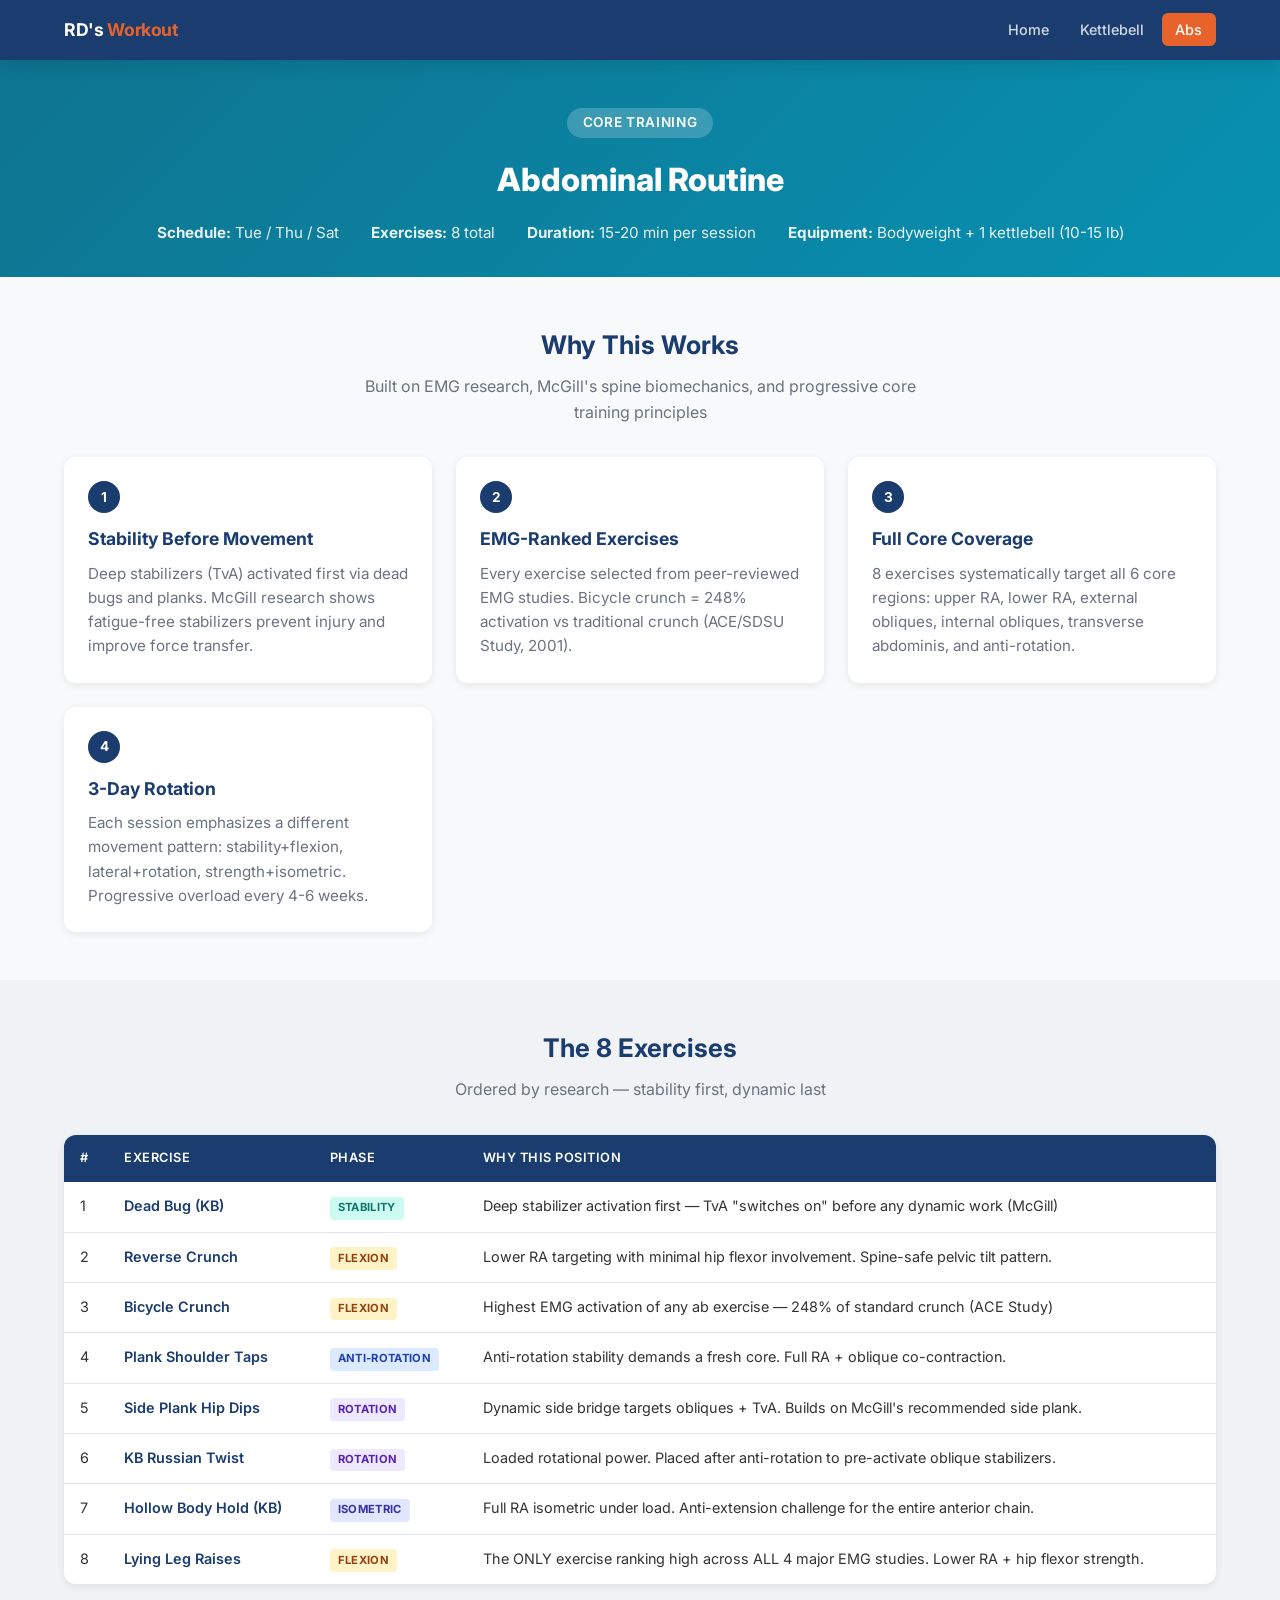
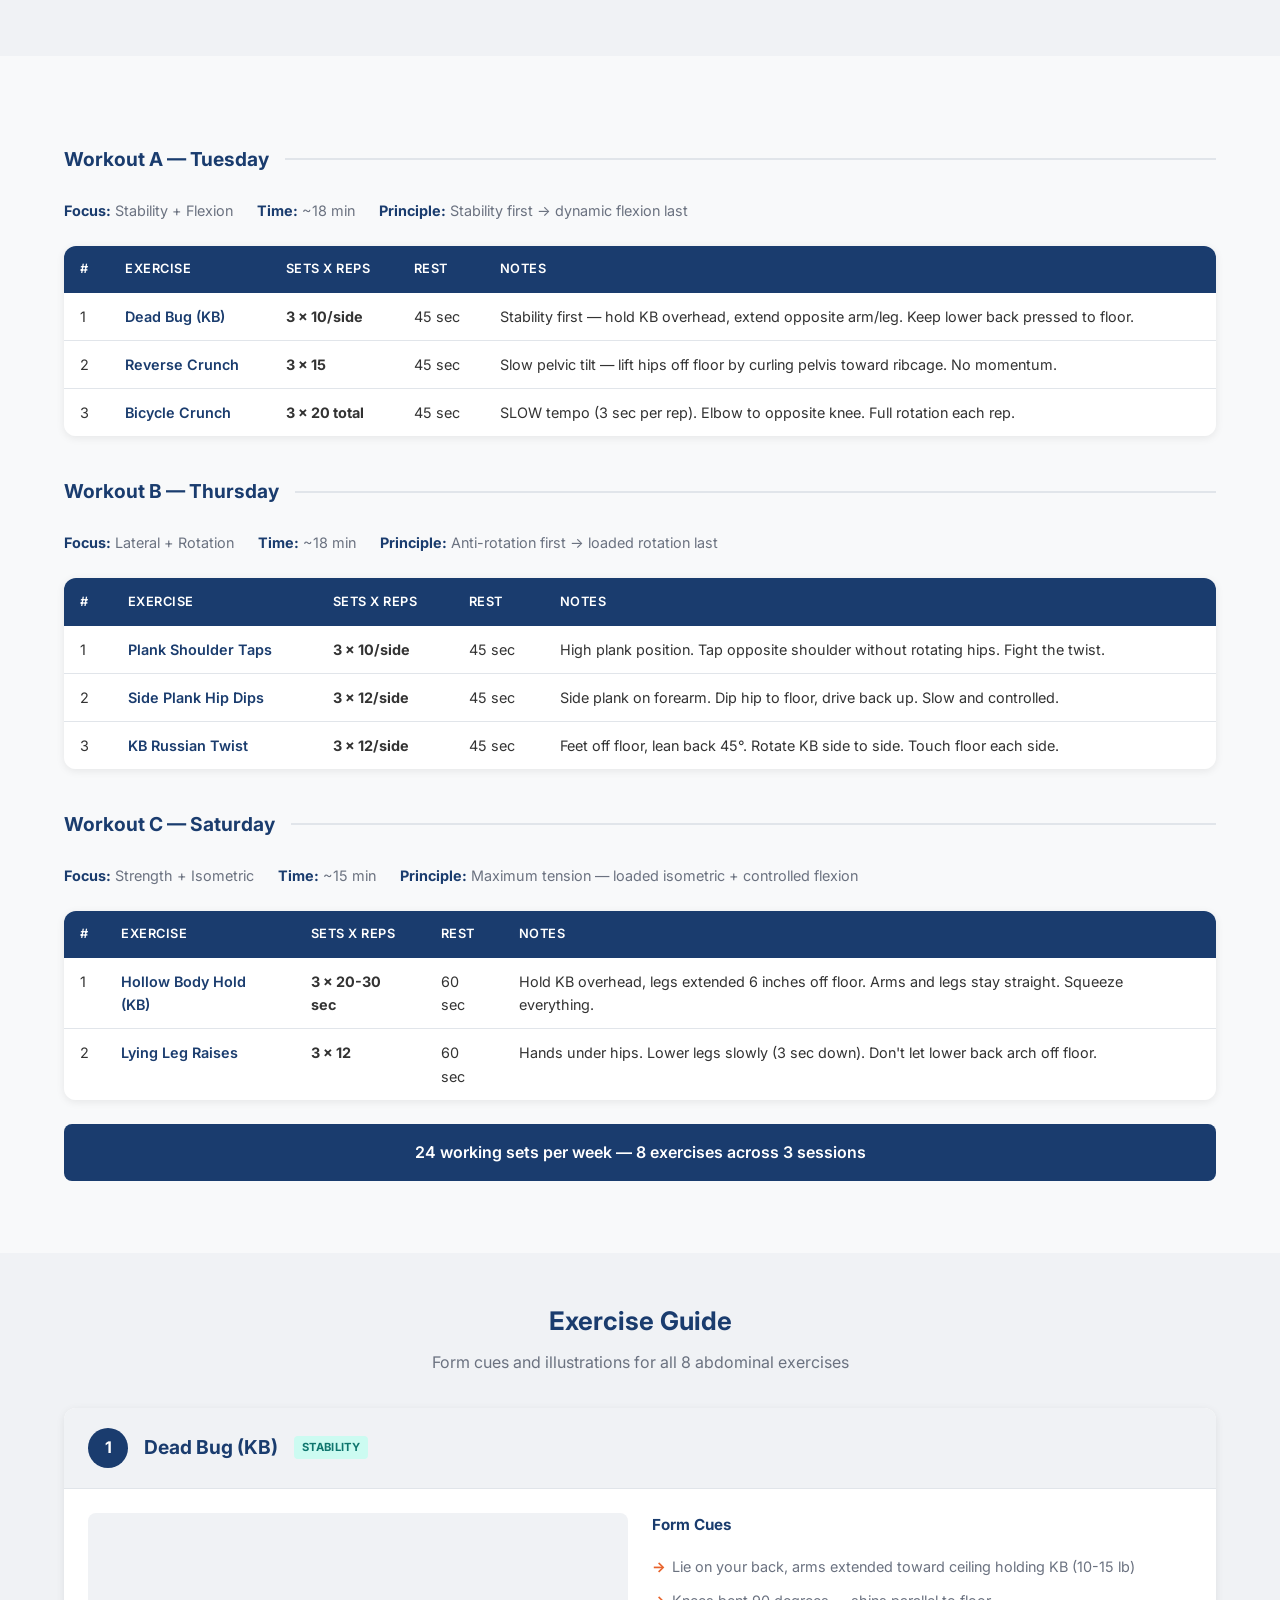
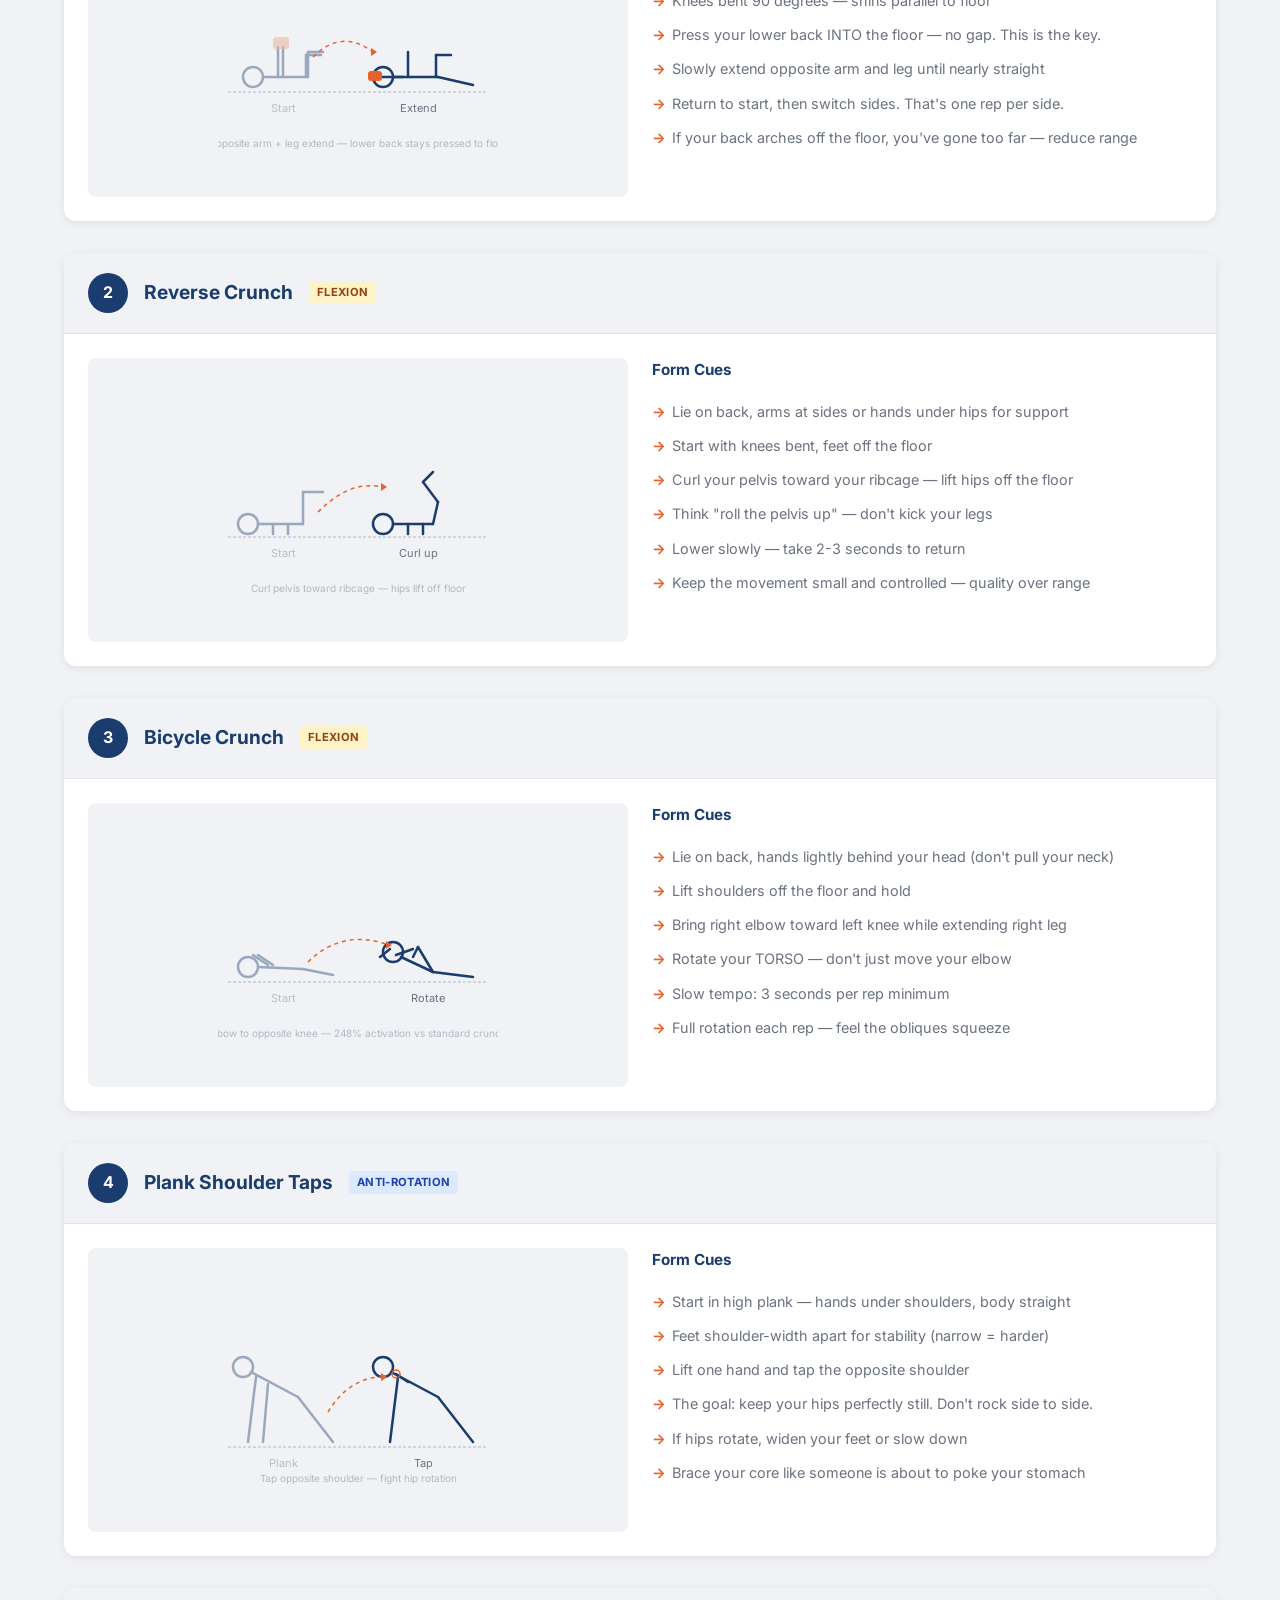
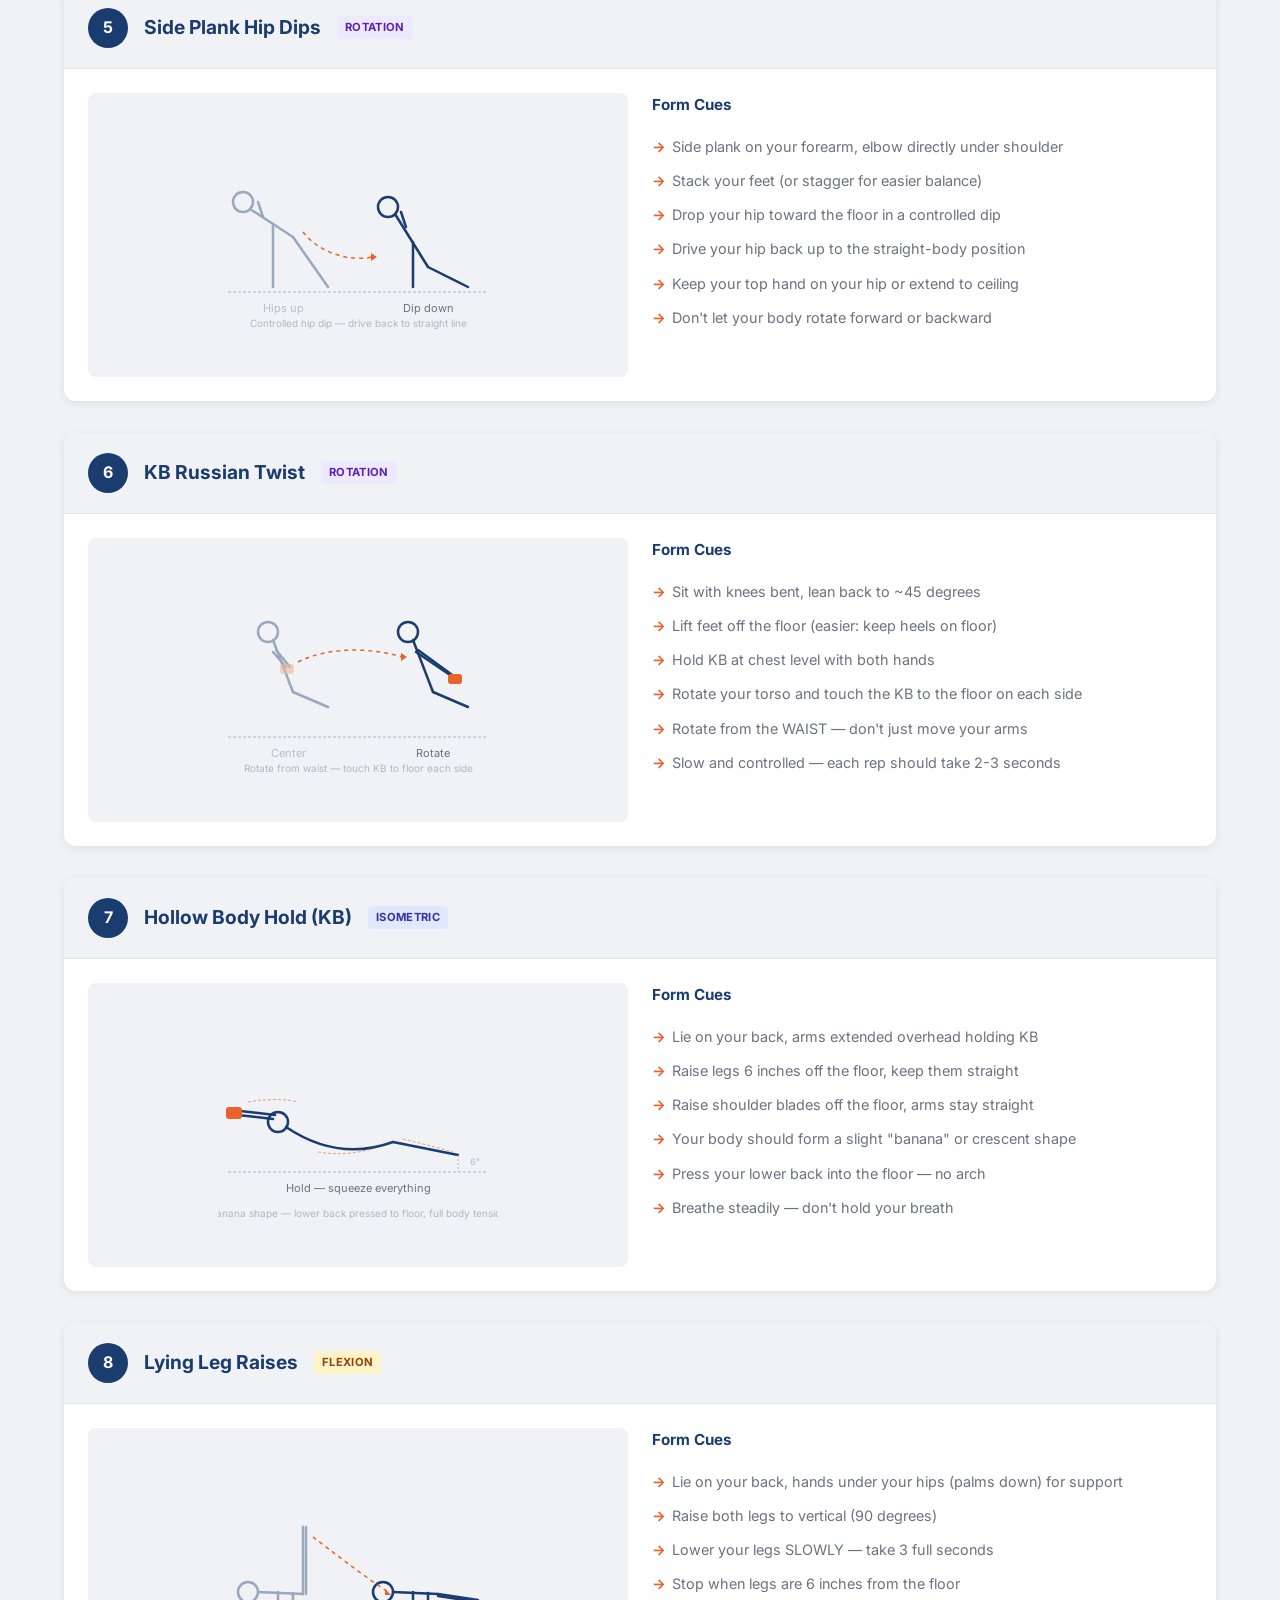
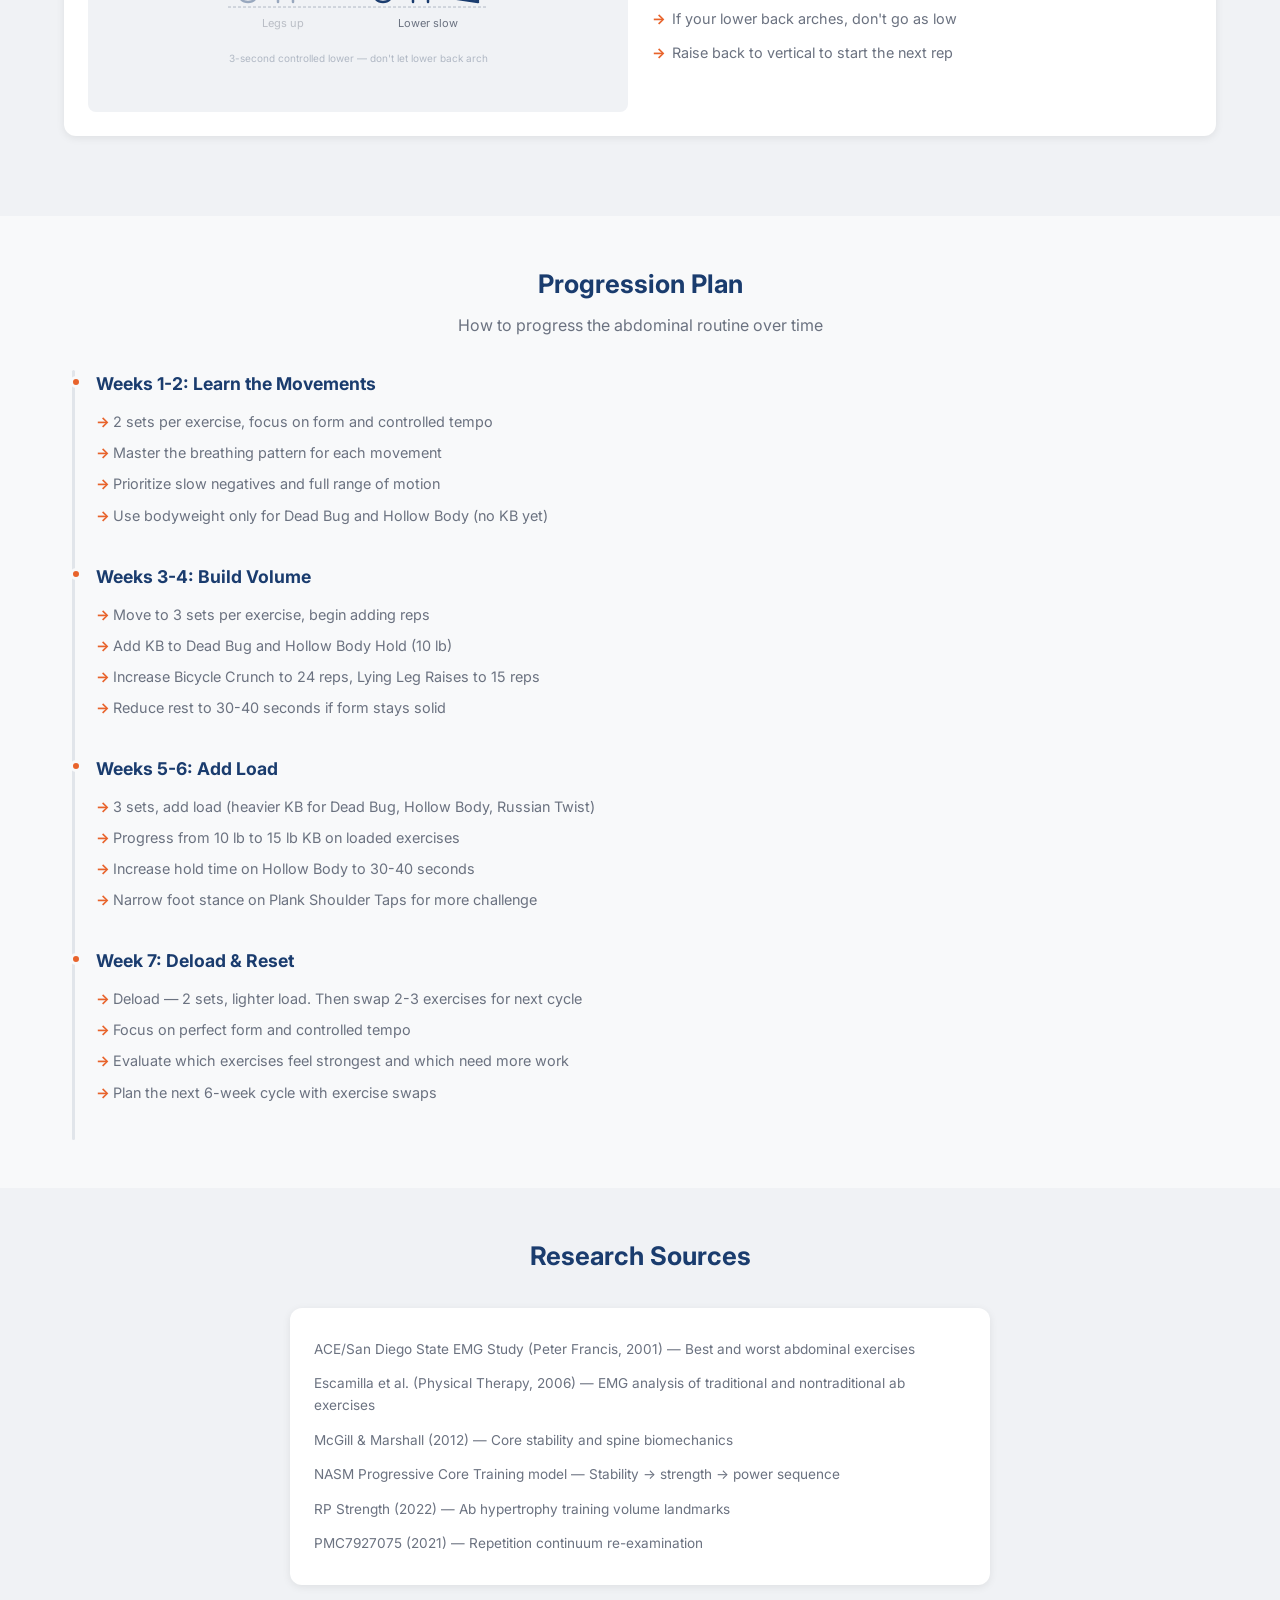
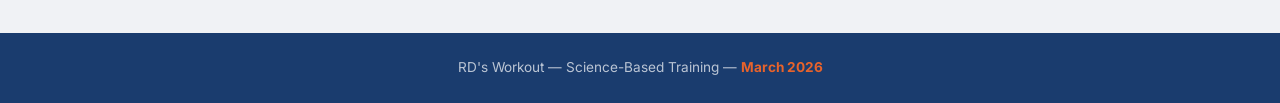
==== abs.html @ bc7a0459 "Simplify nav to 3 tabs with KB subnav Main nav: Home | Kettlebell | Abs (3 items only) KB sub-pages " ====
<!DOCTYPE html>
<html lang="en">
<head>
  <meta charset="UTF-8">
  <meta name="viewport" content="width=device-width, initial-scale=1.0">
  <title>Ab Routine | RD's Workout</title>
  <link rel="preconnect" href="https://fonts.googleapis.com">
  <link href="https://fonts.googleapis.com/css2?family=Inter:wght@400;500;600;700;800&display=swap" rel="stylesheet">
  <link rel="stylesheet" href="css/style.css">
  <style>
    /* SVG exercise illustrations */
    .exercise-illust {
      background: var(--gray-50);
      border-radius: var(--radius);
      padding: 1.5rem;
      display: flex;
      flex-direction: column;
      align-items: center;
      justify-content: center;
      min-height: 200px;
    }
    .exercise-illust svg {
      max-width: 280px;
      height: auto;
      margin-bottom: 1rem;
    }
    .exercise-illust .illust-label {
      font-size: 0.75rem;
      color: var(--gray-600);
      text-align: center;
    }
  </style>
</head>
<body>

  <!-- Navigation -->
  <nav class="nav">
    <div class="nav-inner">
      <a href="index.html" class="nav-logo">RD's <span>Workout</span></a>
      <ul class="nav-links">
        <li><a href="index.html">Home</a></li>
        <li><a href="kettlebell.html">Kettlebell</a></li>
        <li><a href="abs.html" class="active">Abs</a></li>
      </ul>
      <button class="nav-toggle" aria-label="Toggle navigation" aria-expanded="false">
        <span></span><span></span><span></span>
      </button>
    </div>
  </nav>

  <main>
    <!-- Hero -->
    <section class="day-hero abs">
      <div class="container">
        <div class="day-tag">Core Training</div>
        <h1>Abdominal Routine</h1>
        <div class="day-info">
          <div class="day-info-item"><strong>Schedule:</strong> Tue / Thu / Sat</div>
          <div class="day-info-item"><strong>Exercises:</strong> 8 total</div>
          <div class="day-info-item"><strong>Duration:</strong> 15-20 min per session</div>
          <div class="day-info-item"><strong>Equipment:</strong> Bodyweight + 1 kettlebell (10-15 lb)</div>
        </div>
      </div>
    </section>

    <!-- Why This Works -->
    <section class="section">
      <div class="container">
        <div class="section-header">
          <h2>Why This Works</h2>
          <p>Built on EMG research, McGill's spine biomechanics, and progressive core training principles</p>
        </div>
        <div class="card-grid">
          <div class="card">
            <div class="card-number">1</div>
            <h3>Stability Before Movement</h3>
            <p>Deep stabilizers (TvA) activated first via dead bugs and planks. McGill research shows fatigue-free stabilizers prevent injury and improve force transfer.</p>
          </div>
          <div class="card">
            <div class="card-number">2</div>
            <h3>EMG-Ranked Exercises</h3>
            <p>Every exercise selected from peer-reviewed EMG studies. Bicycle crunch = 248% activation vs traditional crunch (ACE/SDSU Study, 2001).</p>
          </div>
          <div class="card">
            <div class="card-number">3</div>
            <h3>Full Core Coverage</h3>
            <p>8 exercises systematically target all 6 core regions: upper RA, lower RA, external obliques, internal obliques, transverse abdominis, and anti-rotation.</p>
          </div>
          <div class="card">
            <div class="card-number">4</div>
            <h3>3-Day Rotation</h3>
            <p>Each session emphasizes a different movement pattern: stability+flexion, lateral+rotation, strength+isometric. Progressive overload every 4-6 weeks.</p>
          </div>
        </div>
      </div>
    </section>

    <!-- The 8 Exercises -->
    <section class="section section-alt">
      <div class="container">
        <div class="section-header">
          <h2>The 8 Exercises</h2>
          <p>Ordered by research &mdash; stability first, dynamic last</p>
        </div>
        <div class="table-wrap">
          <table>
            <thead>
              <tr>
                <th>#</th>
                <th>Exercise</th>
                <th>Phase</th>
                <th>Why This Position</th>
              </tr>
            </thead>
            <tbody>
              <tr>
                <td>1</td>
                <td class="exercise-name">Dead Bug (KB)</td>
                <td><span class="phase-badge phase-stability">Stability</span></td>
                <td>Deep stabilizer activation first &mdash; TvA "switches on" before any dynamic work (McGill)</td>
              </tr>
              <tr>
                <td>2</td>
                <td class="exercise-name">Reverse Crunch</td>
                <td><span class="phase-badge phase-flexion">Flexion</span></td>
                <td>Lower RA targeting with minimal hip flexor involvement. Spine-safe pelvic tilt pattern.</td>
              </tr>
              <tr>
                <td>3</td>
                <td class="exercise-name">Bicycle Crunch</td>
                <td><span class="phase-badge phase-flexion">Flexion</span></td>
                <td>Highest EMG activation of any ab exercise &mdash; 248% of standard crunch (ACE Study)</td>
              </tr>
              <tr>
                <td>4</td>
                <td class="exercise-name">Plank Shoulder Taps</td>
                <td><span class="phase-badge phase-anti-rotation">Anti-Rotation</span></td>
                <td>Anti-rotation stability demands a fresh core. Full RA + oblique co-contraction.</td>
              </tr>
              <tr>
                <td>5</td>
                <td class="exercise-name">Side Plank Hip Dips</td>
                <td><span class="phase-badge phase-rotation">Rotation</span></td>
                <td>Dynamic side bridge targets obliques + TvA. Builds on McGill's recommended side plank.</td>
              </tr>
              <tr>
                <td>6</td>
                <td class="exercise-name">KB Russian Twist</td>
                <td><span class="phase-badge phase-rotation">Rotation</span></td>
                <td>Loaded rotational power. Placed after anti-rotation to pre-activate oblique stabilizers.</td>
              </tr>
              <tr>
                <td>7</td>
                <td class="exercise-name">Hollow Body Hold (KB)</td>
                <td><span class="phase-badge phase-isometric">Isometric</span></td>
                <td>Full RA isometric under load. Anti-extension challenge for the entire anterior chain.</td>
              </tr>
              <tr>
                <td>8</td>
                <td class="exercise-name">Lying Leg Raises</td>
                <td><span class="phase-badge phase-flexion">Flexion</span></td>
                <td>The ONLY exercise ranking high across ALL 4 major EMG studies. Lower RA + hip flexor strength.</td>
              </tr>
            </tbody>
          </table>
        </div>
      </div>
    </section>

    <!-- Workout A -->
    <section class="section">
      <div class="container">
        <div class="workout-divider"><h3>Workout A &mdash; Tuesday</h3></div>
        <div class="workout-meta">
          <div><strong>Focus:</strong> Stability + Flexion</div>
          <div><strong>Time:</strong> ~18 min</div>
          <div><strong>Principle:</strong> Stability first &rarr; dynamic flexion last</div>
        </div>
        <div class="table-wrap">
          <table>
            <thead>
              <tr>
                <th>#</th>
                <th>Exercise</th>
                <th>Sets x Reps</th>
                <th>Rest</th>
                <th>Notes</th>
              </tr>
            </thead>
            <tbody>
              <tr>
                <td>1</td>
                <td class="exercise-name">Dead Bug (KB)</td>
                <td><strong>3 x 10/side</strong></td>
                <td>45 sec</td>
                <td>Stability first &mdash; hold KB overhead, extend opposite arm/leg. Keep lower back pressed to floor.</td>
              </tr>
              <tr>
                <td>2</td>
                <td class="exercise-name">Reverse Crunch</td>
                <td><strong>3 x 15</strong></td>
                <td>45 sec</td>
                <td>Slow pelvic tilt &mdash; lift hips off floor by curling pelvis toward ribcage. No momentum.</td>
              </tr>
              <tr>
                <td>3</td>
                <td class="exercise-name">Bicycle Crunch</td>
                <td><strong>3 x 20 total</strong></td>
                <td>45 sec</td>
                <td>SLOW tempo (3 sec per rep). Elbow to opposite knee. Full rotation each rep.</td>
              </tr>
            </tbody>
          </table>
        </div>

        <!-- Workout B -->
        <div class="workout-divider"><h3>Workout B &mdash; Thursday</h3></div>
        <div class="workout-meta">
          <div><strong>Focus:</strong> Lateral + Rotation</div>
          <div><strong>Time:</strong> ~18 min</div>
          <div><strong>Principle:</strong> Anti-rotation first &rarr; loaded rotation last</div>
        </div>
        <div class="table-wrap">
          <table>
            <thead>
              <tr>
                <th>#</th>
                <th>Exercise</th>
                <th>Sets x Reps</th>
                <th>Rest</th>
                <th>Notes</th>
              </tr>
            </thead>
            <tbody>
              <tr>
                <td>1</td>
                <td class="exercise-name">Plank Shoulder Taps</td>
                <td><strong>3 x 10/side</strong></td>
                <td>45 sec</td>
                <td>High plank position. Tap opposite shoulder without rotating hips. Fight the twist.</td>
              </tr>
              <tr>
                <td>2</td>
                <td class="exercise-name">Side Plank Hip Dips</td>
                <td><strong>3 x 12/side</strong></td>
                <td>45 sec</td>
                <td>Side plank on forearm. Dip hip to floor, drive back up. Slow and controlled.</td>
              </tr>
              <tr>
                <td>3</td>
                <td class="exercise-name">KB Russian Twist</td>
                <td><strong>3 x 12/side</strong></td>
                <td>45 sec</td>
                <td>Feet off floor, lean back 45&deg;. Rotate KB side to side. Touch floor each side.</td>
              </tr>
            </tbody>
          </table>
        </div>

        <!-- Workout C -->
        <div class="workout-divider"><h3>Workout C &mdash; Saturday</h3></div>
        <div class="workout-meta">
          <div><strong>Focus:</strong> Strength + Isometric</div>
          <div><strong>Time:</strong> ~15 min</div>
          <div><strong>Principle:</strong> Maximum tension &mdash; loaded isometric + controlled flexion</div>
        </div>
        <div class="table-wrap">
          <table>
            <thead>
              <tr>
                <th>#</th>
                <th>Exercise</th>
                <th>Sets x Reps</th>
                <th>Rest</th>
                <th>Notes</th>
              </tr>
            </thead>
            <tbody>
              <tr>
                <td>1</td>
                <td class="exercise-name">Hollow Body Hold (KB)</td>
                <td><strong>3 x 20-30 sec</strong></td>
                <td>60 sec</td>
                <td>Hold KB overhead, legs extended 6 inches off floor. Arms and legs stay straight. Squeeze everything.</td>
              </tr>
              <tr>
                <td>2</td>
                <td class="exercise-name">Lying Leg Raises</td>
                <td><strong>3 x 12</strong></td>
                <td>60 sec</td>
                <td>Hands under hips. Lower legs slowly (3 sec down). Don't let lower back arch off floor.</td>
              </tr>
            </tbody>
          </table>
        </div>

        <div class="total-reps">24 working sets per week &mdash; 8 exercises across 3 sessions</div>
      </div>
    </section>

    <!-- Exercise Cards -->
    <section class="section section-alt">
      <div class="container">
        <div class="section-header">
          <h2>Exercise Guide</h2>
          <p>Form cues and illustrations for all 8 abdominal exercises</p>
        </div>

        <!-- 1. Dead Bug -->
        <div class="exercise-card" id="dead-bug">
          <div class="exercise-card-header">
            <div class="exercise-card-num">1</div>
            <h3>Dead Bug (KB)</h3>
            <span class="phase-badge phase-stability">Stability</span>
          </div>
          <div class="exercise-card-body">
            <div class="exercise-illust">
              <svg viewBox="0 0 280 220" xmlns="http://www.w3.org/2000/svg">
                <!-- Floor line -->
                <line x1="10" y1="155" x2="270" y2="155" stroke="#b0b8c4" stroke-width="1" stroke-dasharray="3 2"/>
                <!-- Start: lying on back, knees bent 90, arms up holding KB -->
                <g opacity="0.4">
                  <!-- Head -->
                  <circle cx="35" cy="140" r="10" fill="none" stroke="#1a3c6e" stroke-width="2.5"/>
                  <!-- Torso (horizontal) -->
                  <line x1="45" y1="140" x2="90" y2="140" stroke="#1a3c6e" stroke-width="2.5" stroke-linecap="round"/>
                  <!-- Left leg: thigh up, shin forward (90 deg knee) -->
                  <line x1="90" y1="140" x2="90" y2="115" stroke="#1a3c6e" stroke-width="2.5" stroke-linecap="round"/>
                  <line x1="90" y1="115" x2="105" y2="115" stroke="#1a3c6e" stroke-width="2.5" stroke-linecap="round"/>
                  <!-- Right leg: same -->
                  <line x1="88" y1="140" x2="88" y2="118" stroke="#1a3c6e" stroke-width="2.5" stroke-linecap="round"/>
                  <line x1="88" y1="118" x2="103" y2="118" stroke="#1a3c6e" stroke-width="2.5" stroke-linecap="round"/>
                  <!-- Arms straight up holding KB -->
                  <line x1="60" y1="140" x2="60" y2="110" stroke="#1a3c6e" stroke-width="2.5" stroke-linecap="round"/>
                  <line x1="65" y1="140" x2="65" y2="110" stroke="#1a3c6e" stroke-width="2.5" stroke-linecap="round"/>
                  <rect x="55" y="100" width="16" height="12" rx="3" fill="#e8632b" opacity="0.6"/>
                  <text x="65" y="175" text-anchor="middle" font-size="11" fill="#6b7280">Start</text>
                </g>
                <!-- End: opposite arm/leg extended -->
                <g>
                  <!-- Head -->
                  <circle cx="165" cy="140" r="10" fill="none" stroke="#1a3c6e" stroke-width="2.5"/>
                  <!-- Torso (horizontal) -->
                  <line x1="175" y1="140" x2="220" y2="140" stroke="#1a3c6e" stroke-width="2.5" stroke-linecap="round"/>
                  <!-- Left leg: extended straight (lowered) -->
                  <line x1="220" y1="140" x2="255" y2="148" stroke="#1a3c6e" stroke-width="2.5" stroke-linecap="round"/>
                  <!-- Right leg: still bent 90 -->
                  <line x1="218" y1="140" x2="218" y2="118" stroke="#1a3c6e" stroke-width="2.5" stroke-linecap="round"/>
                  <line x1="218" y1="118" x2="233" y2="118" stroke="#1a3c6e" stroke-width="2.5" stroke-linecap="round"/>
                  <!-- Right arm: extended overhead with KB -->
                  <line x1="185" y1="140" x2="160" y2="140" stroke="#1a3c6e" stroke-width="2.5" stroke-linecap="round"/>
                  <!-- Left arm: still up -->
                  <line x1="190" y1="140" x2="190" y2="115" stroke="#1a3c6e" stroke-width="2.5" stroke-linecap="round"/>
                  <!-- KB in extended hand -->
                  <rect x="150" y="134" width="14" height="10" rx="3" fill="#e8632b"/>
                  <text x="200" y="175" text-anchor="middle" font-size="11" fill="#6b7280">Extend</text>
                </g>
                <!-- Movement arrow -->
                <path d="M 95 120 C 115 100 135 100 155 115" fill="none" stroke="#e8632b" stroke-width="1.5" stroke-dasharray="4"/>
                <polygon points="153,111 159,115 153,119" fill="#e8632b"/>
                <text x="140" y="210" text-anchor="middle" font-size="10" fill="#b0b8c4">Opposite arm + leg extend &mdash; lower back stays pressed to floor</text>
              </svg>
            </div>
            <div class="form-cues">
              <h4>Form Cues</h4>
              <ul>
                <li>Lie on your back, arms extended toward ceiling holding KB (10-15 lb)</li>
                <li>Knees bent 90 degrees &mdash; shins parallel to floor</li>
                <li>Press your lower back INTO the floor &mdash; no gap. This is the key.</li>
                <li>Slowly extend opposite arm and leg until nearly straight</li>
                <li>Return to start, then switch sides. That's one rep per side.</li>
                <li>If your back arches off the floor, you've gone too far &mdash; reduce range</li>
              </ul>
            </div>
          </div>
        </div>

        <!-- 2. Reverse Crunch -->
        <div class="exercise-card" id="reverse-crunch">
          <div class="exercise-card-header">
            <div class="exercise-card-num">2</div>
            <h3>Reverse Crunch</h3>
            <span class="phase-badge phase-flexion">Flexion</span>
          </div>
          <div class="exercise-card-body">
            <div class="exercise-illust">
              <svg viewBox="0 0 280 220" xmlns="http://www.w3.org/2000/svg">
                <!-- Floor line -->
                <line x1="10" y1="155" x2="270" y2="155" stroke="#b0b8c4" stroke-width="1" stroke-dasharray="3 2"/>
                <!-- Start: lying on back, legs up, knees bent 90 -->
                <g opacity="0.4">
                  <!-- Head -->
                  <circle cx="30" cy="142" r="10" fill="none" stroke="#1a3c6e" stroke-width="2.5"/>
                  <!-- Torso (horizontal on floor) -->
                  <line x1="40" y1="142" x2="85" y2="142" stroke="#1a3c6e" stroke-width="2.5" stroke-linecap="round"/>
                  <!-- Arms at sides -->
                  <line x1="55" y1="142" x2="55" y2="152" stroke="#1a3c6e" stroke-width="2.5" stroke-linecap="round"/>
                  <line x1="70" y1="142" x2="70" y2="152" stroke="#1a3c6e" stroke-width="2.5" stroke-linecap="round"/>
                  <!-- Thighs vertical -->
                  <line x1="85" y1="142" x2="85" y2="110" stroke="#1a3c6e" stroke-width="2.5" stroke-linecap="round"/>
                  <!-- Shins horizontal (bent 90) -->
                  <line x1="85" y1="110" x2="105" y2="110" stroke="#1a3c6e" stroke-width="2.5" stroke-linecap="round"/>
                  <text x="65" y="175" text-anchor="middle" font-size="11" fill="#6b7280">Start</text>
                </g>
                <!-- End: hips curled up, knees pulled toward chest -->
                <g>
                  <!-- Head -->
                  <circle cx="165" cy="142" r="10" fill="none" stroke="#1a3c6e" stroke-width="2.5"/>
                  <!-- Torso (on floor) -->
                  <line x1="175" y1="142" x2="215" y2="142" stroke="#1a3c6e" stroke-width="2.5" stroke-linecap="round"/>
                  <!-- Arms at sides -->
                  <line x1="190" y1="142" x2="190" y2="152" stroke="#1a3c6e" stroke-width="2.5" stroke-linecap="round"/>
                  <line x1="205" y1="142" x2="205" y2="152" stroke="#1a3c6e" stroke-width="2.5" stroke-linecap="round"/>
                  <!-- Hips lifted - thighs curled toward chest -->
                  <line x1="215" y1="142" x2="220" y2="120" stroke="#1a3c6e" stroke-width="2.5" stroke-linecap="round"/>
                  <line x1="220" y1="120" x2="205" y2="100" stroke="#1a3c6e" stroke-width="2.5" stroke-linecap="round"/>
                  <!-- Shins tucked -->
                  <line x1="205" y1="100" x2="215" y2="90" stroke="#1a3c6e" stroke-width="2.5" stroke-linecap="round"/>
                  <text x="200" y="175" text-anchor="middle" font-size="11" fill="#6b7280">Curl up</text>
                </g>
                <!-- Arrow from hips upward -->
                <path d="M 100 130 C 120 110 140 100 165 105" fill="none" stroke="#e8632b" stroke-width="1.5" stroke-dasharray="4"/>
                <polygon points="163,101 169,105 163,109" fill="#e8632b"/>
                <text x="140" y="210" text-anchor="middle" font-size="10" fill="#b0b8c4">Curl pelvis toward ribcage &mdash; hips lift off floor</text>
              </svg>
            </div>
            <div class="form-cues">
              <h4>Form Cues</h4>
              <ul>
                <li>Lie on back, arms at sides or hands under hips for support</li>
                <li>Start with knees bent, feet off the floor</li>
                <li>Curl your pelvis toward your ribcage &mdash; lift hips off the floor</li>
                <li>Think "roll the pelvis up" &mdash; don't kick your legs</li>
                <li>Lower slowly &mdash; take 2-3 seconds to return</li>
                <li>Keep the movement small and controlled &mdash; quality over range</li>
              </ul>
            </div>
          </div>
        </div>

        <!-- 3. Bicycle Crunch -->
        <div class="exercise-card" id="bicycle-crunch">
          <div class="exercise-card-header">
            <div class="exercise-card-num">3</div>
            <h3>Bicycle Crunch</h3>
            <span class="phase-badge phase-flexion">Flexion</span>
          </div>
          <div class="exercise-card-body">
            <div class="exercise-illust">
              <svg viewBox="0 0 280 220" xmlns="http://www.w3.org/2000/svg">
                <!-- Floor line -->
                <line x1="10" y1="155" x2="270" y2="155" stroke="#b0b8c4" stroke-width="1" stroke-dasharray="3 2"/>
                <!-- Start: lying flat -->
                <g opacity="0.4">
                  <!-- Head -->
                  <circle cx="30" cy="140" r="10" fill="none" stroke="#1a3c6e" stroke-width="2.5"/>
                  <!-- Torso flat -->
                  <line x1="40" y1="140" x2="85" y2="142" stroke="#1a3c6e" stroke-width="2.5" stroke-linecap="round"/>
                  <!-- Legs straight -->
                  <line x1="85" y1="142" x2="115" y2="148" stroke="#1a3c6e" stroke-width="2.5" stroke-linecap="round"/>
                  <!-- Arms behind head -->
                  <line x1="50" y1="138" x2="35" y2="128" stroke="#1a3c6e" stroke-width="2.5" stroke-linecap="round"/>
                  <line x1="55" y1="138" x2="40" y2="128" stroke="#1a3c6e" stroke-width="2.5" stroke-linecap="round"/>
                  <text x="65" y="175" text-anchor="middle" font-size="11" fill="#6b7280">Start</text>
                </g>
                <!-- End: torso rotated, right elbow to left knee, right leg extended -->
                <g>
                  <!-- Head (lifted and rotated) -->
                  <circle cx="175" cy="125" r="10" fill="none" stroke="#1a3c6e" stroke-width="2.5"/>
                  <!-- Torso (angled up, rotated) -->
                  <line x1="183" y1="130" x2="215" y2="145" stroke="#1a3c6e" stroke-width="2.5" stroke-linecap="round"/>
                  <!-- Left leg: knee bent toward chest -->
                  <line x1="215" y1="145" x2="200" y2="120" stroke="#1a3c6e" stroke-width="2.5" stroke-linecap="round"/>
                  <line x1="200" y1="120" x2="195" y2="130" stroke="#1a3c6e" stroke-width="2.5" stroke-linecap="round"/>
                  <!-- Right leg: extended out -->
                  <line x1="215" y1="145" x2="255" y2="150" stroke="#1a3c6e" stroke-width="2.5" stroke-linecap="round"/>
                  <!-- Right elbow reaching toward left knee -->
                  <line x1="178" y1="128" x2="195" y2="122" stroke="#1a3c6e" stroke-width="2.5" stroke-linecap="round"/>
                  <!-- Left arm behind head -->
                  <line x1="172" y1="122" x2="162" y2="130" stroke="#1a3c6e" stroke-width="2.5" stroke-linecap="round"/>
                  <text x="210" y="175" text-anchor="middle" font-size="11" fill="#6b7280">Rotate</text>
                </g>
                <!-- Rotation arrow -->
                <path d="M 90 135 C 115 110 145 108 170 118" fill="none" stroke="#e8632b" stroke-width="1.5" stroke-dasharray="4"/>
                <polygon points="168,114 174,118 168,122" fill="#e8632b"/>
                <text x="140" y="210" text-anchor="middle" font-size="10" fill="#b0b8c4">Elbow to opposite knee &mdash; 248% activation vs standard crunch</text>
              </svg>
            </div>
            <div class="form-cues">
              <h4>Form Cues</h4>
              <ul>
                <li>Lie on back, hands lightly behind your head (don't pull your neck)</li>
                <li>Lift shoulders off the floor and hold</li>
                <li>Bring right elbow toward left knee while extending right leg</li>
                <li>Rotate your TORSO &mdash; don't just move your elbow</li>
                <li>Slow tempo: 3 seconds per rep minimum</li>
                <li>Full rotation each rep &mdash; feel the obliques squeeze</li>
              </ul>
            </div>
          </div>
        </div>

        <!-- 4. Plank Shoulder Taps -->
        <div class="exercise-card" id="plank-shoulder-taps">
          <div class="exercise-card-header">
            <div class="exercise-card-num">4</div>
            <h3>Plank Shoulder Taps</h3>
            <span class="phase-badge phase-anti-rotation">Anti-Rotation</span>
          </div>
          <div class="exercise-card-body">
            <div class="exercise-illust">
              <svg viewBox="0 0 280 220" xmlns="http://www.w3.org/2000/svg">
                <!-- Floor line -->
                <line x1="10" y1="175" x2="270" y2="175" stroke="#b0b8c4" stroke-width="1" stroke-dasharray="3 2"/>
                <!-- Start: high plank position -->
                <g opacity="0.4">
                  <!-- Head -->
                  <circle cx="25" cy="95" r="10" fill="none" stroke="#1a3c6e" stroke-width="2.5"/>
                  <!-- Torso (angled plank) -->
                  <line x1="33" y1="100" x2="80" y2="125" stroke="#1a3c6e" stroke-width="2.5" stroke-linecap="round"/>
                  <!-- Left arm (support) -->
                  <line x1="38" y1="105" x2="30" y2="170" stroke="#1a3c6e" stroke-width="2.5" stroke-linecap="round"/>
                  <!-- Right arm (support) -->
                  <line x1="50" y1="112" x2="45" y2="170" stroke="#1a3c6e" stroke-width="2.5" stroke-linecap="round"/>
                  <!-- Legs (extended back) -->
                  <line x1="80" y1="125" x2="115" y2="170" stroke="#1a3c6e" stroke-width="2.5" stroke-linecap="round"/>
                  <text x="65" y="195" text-anchor="middle" font-size="11" fill="#6b7280">Plank</text>
                </g>
                <!-- End: one hand touching opposite shoulder -->
                <g>
                  <!-- Head -->
                  <circle cx="165" cy="95" r="10" fill="none" stroke="#1a3c6e" stroke-width="2.5"/>
                  <!-- Torso (angled plank) -->
                  <line x1="173" y1="100" x2="220" y2="125" stroke="#1a3c6e" stroke-width="2.5" stroke-linecap="round"/>
                  <!-- Left arm (support on floor) -->
                  <line x1="180" y1="105" x2="172" y2="170" stroke="#1a3c6e" stroke-width="2.5" stroke-linecap="round"/>
                  <!-- Right arm (tapping left shoulder) -->
                  <line x1="190" y1="110" x2="178" y2="102" stroke="#1a3c6e" stroke-width="2.5" stroke-linecap="round"/>
                  <!-- Small circle at shoulder tap point -->
                  <circle cx="178" cy="102" r="4" fill="none" stroke="#e8632b" stroke-width="1.5"/>
                  <!-- Legs (extended back) -->
                  <line x1="220" y1="125" x2="255" y2="170" stroke="#1a3c6e" stroke-width="2.5" stroke-linecap="round"/>
                  <text x="205" y="195" text-anchor="middle" font-size="11" fill="#6b7280">Tap</text>
                </g>
                <!-- Movement arrow from hand to shoulder -->
                <path d="M 110 140 C 125 115 145 105 165 105" fill="none" stroke="#e8632b" stroke-width="1.5" stroke-dasharray="4"/>
                <polygon points="163,101 169,105 163,109" fill="#e8632b"/>
                <text x="140" y="210" text-anchor="middle" font-size="10" fill="#b0b8c4">Tap opposite shoulder &mdash; fight hip rotation</text>
              </svg>
            </div>
            <div class="form-cues">
              <h4>Form Cues</h4>
              <ul>
                <li>Start in high plank &mdash; hands under shoulders, body straight</li>
                <li>Feet shoulder-width apart for stability (narrow = harder)</li>
                <li>Lift one hand and tap the opposite shoulder</li>
                <li>The goal: keep your hips perfectly still. Don't rock side to side.</li>
                <li>If hips rotate, widen your feet or slow down</li>
                <li>Brace your core like someone is about to poke your stomach</li>
              </ul>
            </div>
          </div>
        </div>

        <!-- 5. Side Plank Hip Dips -->
        <div class="exercise-card" id="side-plank-hip-dips">
          <div class="exercise-card-header">
            <div class="exercise-card-num">5</div>
            <h3>Side Plank Hip Dips</h3>
            <span class="phase-badge phase-rotation">Rotation</span>
          </div>
          <div class="exercise-card-body">
            <div class="exercise-illust">
              <svg viewBox="0 0 280 220" xmlns="http://www.w3.org/2000/svg">
                <!-- Floor line -->
                <line x1="10" y1="175" x2="270" y2="175" stroke="#b0b8c4" stroke-width="1" stroke-dasharray="3 2"/>
                <!-- Start: side plank, hips high (straight body line) -->
                <g opacity="0.4">
                  <!-- Head -->
                  <circle cx="25" cy="85" r="10" fill="none" stroke="#1a3c6e" stroke-width="2.5"/>
                  <!-- Torso (diagonal - straight line from head to feet) -->
                  <line x1="32" y1="92" x2="75" y2="120" stroke="#1a3c6e" stroke-width="2.5" stroke-linecap="round"/>
                  <!-- Forearm support (elbow on floor) -->
                  <line x1="55" y1="108" x2="55" y2="170" stroke="#1a3c6e" stroke-width="2.5" stroke-linecap="round"/>
                  <!-- Top arm on hip -->
                  <line x1="45" y1="100" x2="40" y2="85" stroke="#1a3c6e" stroke-width="2.5" stroke-linecap="round"/>
                  <!-- Legs (stacked, straight) -->
                  <line x1="75" y1="120" x2="110" y2="170" stroke="#1a3c6e" stroke-width="2.5" stroke-linecap="round"/>
                  <text x="65" y="195" text-anchor="middle" font-size="11" fill="#6b7280">Hips up</text>
                </g>
                <!-- End: hips dipped toward floor -->
                <g>
                  <!-- Head -->
                  <circle cx="170" cy="90" r="10" fill="none" stroke="#1a3c6e" stroke-width="2.5"/>
                  <!-- Torso upper (shoulder to hip) -->
                  <line x1="177" y1="97" x2="210" y2="150" stroke="#1a3c6e" stroke-width="2.5" stroke-linecap="round"/>
                  <!-- Hip dipped lower - body makes a V shape -->
                  <!-- Forearm support -->
                  <line x1="195" y1="125" x2="195" y2="170" stroke="#1a3c6e" stroke-width="2.5" stroke-linecap="round"/>
                  <!-- Top arm on hip -->
                  <line x1="188" y1="110" x2="183" y2="95" stroke="#1a3c6e" stroke-width="2.5" stroke-linecap="round"/>
                  <!-- Legs from hip (dipped) out to feet -->
                  <line x1="210" y1="150" x2="250" y2="170" stroke="#1a3c6e" stroke-width="2.5" stroke-linecap="round"/>
                  <text x="210" y="195" text-anchor="middle" font-size="11" fill="#6b7280">Dip down</text>
                </g>
                <!-- Arrow showing dip motion -->
                <path d="M 85 115 C 100 135 130 145 155 140" fill="none" stroke="#e8632b" stroke-width="1.5" stroke-dasharray="4"/>
                <polygon points="153,136 159,140 153,144" fill="#e8632b"/>
                <text x="140" y="210" text-anchor="middle" font-size="10" fill="#b0b8c4">Controlled hip dip &mdash; drive back to straight line</text>
              </svg>
            </div>
            <div class="form-cues">
              <h4>Form Cues</h4>
              <ul>
                <li>Side plank on your forearm, elbow directly under shoulder</li>
                <li>Stack your feet (or stagger for easier balance)</li>
                <li>Drop your hip toward the floor in a controlled dip</li>
                <li>Drive your hip back up to the straight-body position</li>
                <li>Keep your top hand on your hip or extend to ceiling</li>
                <li>Don't let your body rotate forward or backward</li>
              </ul>
            </div>
          </div>
        </div>

        <!-- 6. KB Russian Twist -->
        <div class="exercise-card" id="russian-twist">
          <div class="exercise-card-header">
            <div class="exercise-card-num">6</div>
            <h3>KB Russian Twist</h3>
            <span class="phase-badge phase-rotation">Rotation</span>
          </div>
          <div class="exercise-card-body">
            <div class="exercise-illust">
              <svg viewBox="0 0 280 220" xmlns="http://www.w3.org/2000/svg">
                <!-- Floor line -->
                <line x1="10" y1="175" x2="270" y2="175" stroke="#b0b8c4" stroke-width="1" stroke-dasharray="3 2"/>
                <!-- Start: seated V position, KB center -->
                <g opacity="0.4">
                  <!-- Head -->
                  <circle cx="50" cy="70" r="10" fill="none" stroke="#1a3c6e" stroke-width="2.5"/>
                  <!-- Torso (leaned back ~45 deg) -->
                  <line x1="55" y1="78" x2="75" y2="130" stroke="#1a3c6e" stroke-width="2.5" stroke-linecap="round"/>
                  <!-- Legs (extended, feet off floor) -->
                  <line x1="75" y1="130" x2="110" y2="145" stroke="#1a3c6e" stroke-width="2.5" stroke-linecap="round"/>
                  <!-- Arms holding KB at center -->
                  <line x1="55" y1="90" x2="68" y2="105" stroke="#1a3c6e" stroke-width="2.5" stroke-linecap="round"/>
                  <line x1="58" y1="88" x2="72" y2="105" stroke="#1a3c6e" stroke-width="2.5" stroke-linecap="round"/>
                  <rect x="62" y="102" width="14" height="10" rx="3" fill="#e8632b" opacity="0.6"/>
                  <text x="70" y="195" text-anchor="middle" font-size="11" fill="#6b7280">Center</text>
                </g>
                <!-- End: rotated to one side, KB touching floor -->
                <g>
                  <!-- Head -->
                  <circle cx="190" cy="70" r="10" fill="none" stroke="#1a3c6e" stroke-width="2.5"/>
                  <!-- Torso (leaned back, rotated right) -->
                  <line x1="195" y1="78" x2="215" y2="130" stroke="#1a3c6e" stroke-width="2.5" stroke-linecap="round"/>
                  <!-- Legs (extended, feet off floor) -->
                  <line x1="215" y1="130" x2="250" y2="145" stroke="#1a3c6e" stroke-width="2.5" stroke-linecap="round"/>
                  <!-- Arms rotated to right side, KB on floor -->
                  <line x1="198" y1="90" x2="235" y2="115" stroke="#1a3c6e" stroke-width="2.5" stroke-linecap="round"/>
                  <line x1="200" y1="88" x2="237" y2="115" stroke="#1a3c6e" stroke-width="2.5" stroke-linecap="round"/>
                  <rect x="230" y="112" width="14" height="10" rx="3" fill="#e8632b"/>
                  <text x="215" y="195" text-anchor="middle" font-size="11" fill="#6b7280">Rotate</text>
                </g>
                <!-- Rotation arc arrow -->
                <path d="M 80 100 C 110 85 150 85 185 95" fill="none" stroke="#e8632b" stroke-width="1.5" stroke-dasharray="4"/>
                <polygon points="183,91 189,95 183,99" fill="#e8632b"/>
                <text x="140" y="210" text-anchor="middle" font-size="10" fill="#b0b8c4">Rotate from waist &mdash; touch KB to floor each side</text>
              </svg>
            </div>
            <div class="form-cues">
              <h4>Form Cues</h4>
              <ul>
                <li>Sit with knees bent, lean back to ~45 degrees</li>
                <li>Lift feet off the floor (easier: keep heels on floor)</li>
                <li>Hold KB at chest level with both hands</li>
                <li>Rotate your torso and touch the KB to the floor on each side</li>
                <li>Rotate from the WAIST &mdash; don't just move your arms</li>
                <li>Slow and controlled &mdash; each rep should take 2-3 seconds</li>
              </ul>
            </div>
          </div>
        </div>

        <!-- 7. Hollow Body Hold -->
        <div class="exercise-card" id="hollow-body-hold">
          <div class="exercise-card-header">
            <div class="exercise-card-num">7</div>
            <h3>Hollow Body Hold (KB)</h3>
            <span class="phase-badge phase-isometric">Isometric</span>
          </div>
          <div class="exercise-card-body">
            <div class="exercise-illust">
              <svg viewBox="0 0 280 220" xmlns="http://www.w3.org/2000/svg">
                <!-- Floor line -->
                <line x1="10" y1="165" x2="270" y2="165" stroke="#b0b8c4" stroke-width="1" stroke-dasharray="3 2"/>
                <!-- Single figure: hollow body hold (banana shape) -->
                <g>
                  <!-- Head (slightly lifted) -->
                  <circle cx="60" cy="115" r="10" fill="none" stroke="#1a3c6e" stroke-width="2.5"/>
                  <!-- Torso (slight curve - banana shape, lower back on floor) -->
                  <path d="M 68 120 Q 120 155 175 135" fill="none" stroke="#1a3c6e" stroke-width="2.5" stroke-linecap="round"/>
                  <!-- Arms extended overhead with KB -->
                  <line x1="55" y1="112" x2="20" y2="108" stroke="#1a3c6e" stroke-width="2.5" stroke-linecap="round"/>
                  <line x1="57" y1="108" x2="22" y2="104" stroke="#1a3c6e" stroke-width="2.5" stroke-linecap="round"/>
                  <rect x="8" y="100" width="16" height="12" rx="3" fill="#e8632b"/>
                  <!-- Legs extended, slightly raised off floor -->
                  <line x1="175" y1="135" x2="240" y2="148" stroke="#1a3c6e" stroke-width="2.5" stroke-linecap="round"/>
                  <!-- 6 inches off floor indicator -->
                  <line x1="240" y1="148" x2="240" y2="165" stroke="#b0b8c4" stroke-width="1" stroke-dasharray="2 2"/>
                  <text x="252" y="158" font-size="9" fill="#b0b8c4">6"</text>
                </g>
                <!-- Tension lines along the body (dashed, showing isometric hold) -->
                <path d="M 30 95 Q 60 90 80 95" fill="none" stroke="#e8632b" stroke-width="1" stroke-dasharray="3 2" opacity="0.6"/>
                <path d="M 100 145 Q 130 150 160 140" fill="none" stroke="#e8632b" stroke-width="1" stroke-dasharray="3 2" opacity="0.6"/>
                <path d="M 185 132 Q 210 138 235 145" fill="none" stroke="#e8632b" stroke-width="1" stroke-dasharray="3 2" opacity="0.6"/>
                <!-- Label -->
                <text x="140" y="185" text-anchor="middle" font-size="11" fill="#6b7280">Hold &mdash; squeeze everything</text>
                <text x="140" y="210" text-anchor="middle" font-size="10" fill="#b0b8c4">Banana shape &mdash; lower back pressed to floor, full body tension</text>
              </svg>
            </div>
            <div class="form-cues">
              <h4>Form Cues</h4>
              <ul>
                <li>Lie on your back, arms extended overhead holding KB</li>
                <li>Raise legs 6 inches off the floor, keep them straight</li>
                <li>Raise shoulder blades off the floor, arms stay straight</li>
                <li>Your body should form a slight "banana" or crescent shape</li>
                <li>Press your lower back into the floor &mdash; no arch</li>
                <li>Breathe steadily &mdash; don't hold your breath</li>
              </ul>
            </div>
          </div>
        </div>

        <!-- 8. Lying Leg Raises -->
        <div class="exercise-card" id="lying-leg-raises">
          <div class="exercise-card-header">
            <div class="exercise-card-num">8</div>
            <h3>Lying Leg Raises</h3>
            <span class="phase-badge phase-flexion">Flexion</span>
          </div>
          <div class="exercise-card-body">
            <div class="exercise-illust">
              <svg viewBox="0 0 280 220" xmlns="http://www.w3.org/2000/svg">
                <!-- Floor line -->
                <line x1="10" y1="155" x2="270" y2="155" stroke="#b0b8c4" stroke-width="1" stroke-dasharray="3 2"/>
                <!-- Start: lying on back, legs raised vertical (90 deg) -->
                <g opacity="0.4">
                  <!-- Head -->
                  <circle cx="30" cy="140" r="10" fill="none" stroke="#1a3c6e" stroke-width="2.5"/>
                  <!-- Torso (horizontal on floor) -->
                  <line x1="40" y1="140" x2="85" y2="142" stroke="#1a3c6e" stroke-width="2.5" stroke-linecap="round"/>
                  <!-- Arms at sides / hands under hips -->
                  <line x1="60" y1="140" x2="60" y2="150" stroke="#1a3c6e" stroke-width="2.5" stroke-linecap="round"/>
                  <line x1="75" y1="141" x2="75" y2="150" stroke="#1a3c6e" stroke-width="2.5" stroke-linecap="round"/>
                  <!-- Legs vertical (90 degrees) -->
                  <line x1="85" y1="142" x2="85" y2="75" stroke="#1a3c6e" stroke-width="2.5" stroke-linecap="round"/>
                  <line x1="88" y1="142" x2="88" y2="75" stroke="#1a3c6e" stroke-width="2.5" stroke-linecap="round"/>
                  <text x="65" y="175" text-anchor="middle" font-size="11" fill="#6b7280">Legs up</text>
                </g>
                <!-- End: legs lowered to ~15 degrees above floor -->
                <g>
                  <!-- Head -->
                  <circle cx="165" cy="140" r="10" fill="none" stroke="#1a3c6e" stroke-width="2.5"/>
                  <!-- Torso (horizontal on floor) -->
                  <line x1="175" y1="140" x2="220" y2="142" stroke="#1a3c6e" stroke-width="2.5" stroke-linecap="round"/>
                  <!-- Arms at sides / hands under hips -->
                  <line x1="195" y1="140" x2="195" y2="150" stroke="#1a3c6e" stroke-width="2.5" stroke-linecap="round"/>
                  <line x1="210" y1="141" x2="210" y2="150" stroke="#1a3c6e" stroke-width="2.5" stroke-linecap="round"/>
                  <!-- Legs lowered, just above floor (~15 degrees) -->
                  <line x1="220" y1="142" x2="260" y2="148" stroke="#1a3c6e" stroke-width="2.5" stroke-linecap="round"/>
                  <line x1="220" y1="144" x2="260" y2="150" stroke="#1a3c6e" stroke-width="2.5" stroke-linecap="round"/>
                  <text x="210" y="175" text-anchor="middle" font-size="11" fill="#6b7280">Lower slow</text>
                </g>
                <!-- Arrow showing controlled lowering -->
                <path d="M 95 85 C 115 100 140 120 170 140" fill="none" stroke="#e8632b" stroke-width="1.5" stroke-dasharray="4"/>
                <polygon points="167,137 173,143 167,143" fill="#e8632b"/>
                <text x="140" y="210" text-anchor="middle" font-size="10" fill="#b0b8c4">3-second controlled lower &mdash; don't let lower back arch</text>
              </svg>
            </div>
            <div class="form-cues">
              <h4>Form Cues</h4>
              <ul>
                <li>Lie on your back, hands under your hips (palms down) for support</li>
                <li>Raise both legs to vertical (90 degrees)</li>
                <li>Lower your legs SLOWLY &mdash; take 3 full seconds</li>
                <li>Stop when legs are 6 inches from the floor</li>
                <li>If your lower back arches, don't go as low</li>
                <li>Raise back to vertical to start the next rep</li>
              </ul>
            </div>
          </div>
        </div>

      </div>
    </section>

    <!-- Progression -->
    <section class="section">
      <div class="container">
        <div class="section-header">
          <h2>Progression Plan</h2>
          <p>How to progress the abdominal routine over time</p>
        </div>

        <div class="timeline">
          <div class="timeline-item">
            <h3>Weeks 1-2: Learn the Movements</h3>
            <ul>
              <li>2 sets per exercise, focus on form and controlled tempo</li>
              <li>Master the breathing pattern for each movement</li>
              <li>Prioritize slow negatives and full range of motion</li>
              <li>Use bodyweight only for Dead Bug and Hollow Body (no KB yet)</li>
            </ul>
          </div>

          <div class="timeline-item">
            <h3>Weeks 3-4: Build Volume</h3>
            <ul>
              <li>Move to 3 sets per exercise, begin adding reps</li>
              <li>Add KB to Dead Bug and Hollow Body Hold (10 lb)</li>
              <li>Increase Bicycle Crunch to 24 reps, Lying Leg Raises to 15 reps</li>
              <li>Reduce rest to 30-40 seconds if form stays solid</li>
            </ul>
          </div>

          <div class="timeline-item">
            <h3>Weeks 5-6: Add Load</h3>
            <ul>
              <li>3 sets, add load (heavier KB for Dead Bug, Hollow Body, Russian Twist)</li>
              <li>Progress from 10 lb to 15 lb KB on loaded exercises</li>
              <li>Increase hold time on Hollow Body to 30-40 seconds</li>
              <li>Narrow foot stance on Plank Shoulder Taps for more challenge</li>
            </ul>
          </div>

          <div class="timeline-item">
            <h3>Week 7: Deload &amp; Reset</h3>
            <ul>
              <li>Deload &mdash; 2 sets, lighter load. Then swap 2-3 exercises for next cycle</li>
              <li>Focus on perfect form and controlled tempo</li>
              <li>Evaluate which exercises feel strongest and which need more work</li>
              <li>Plan the next 6-week cycle with exercise swaps</li>
            </ul>
          </div>
        </div>
      </div>
    </section>

    <!-- Research Sources -->
    <section class="section section-alt">
      <div class="container">
        <div class="section-header">
          <h2>Research Sources</h2>
        </div>
        <div class="card" style="max-width: 700px; margin: 0 auto;">
          <ul style="list-style: none;">
            <li style="padding: 0.4rem 0; font-size: 0.85rem; color: var(--gray-600);">ACE/San Diego State EMG Study (Peter Francis, 2001) &mdash; Best and worst abdominal exercises</li>
            <li style="padding: 0.4rem 0; font-size: 0.85rem; color: var(--gray-600);">Escamilla et al. (Physical Therapy, 2006) &mdash; EMG analysis of traditional and nontraditional ab exercises</li>
            <li style="padding: 0.4rem 0; font-size: 0.85rem; color: var(--gray-600);">McGill &amp; Marshall (2012) &mdash; Core stability and spine biomechanics</li>
            <li style="padding: 0.4rem 0; font-size: 0.85rem; color: var(--gray-600);">NASM Progressive Core Training model &mdash; Stability &rarr; strength &rarr; power sequence</li>
            <li style="padding: 0.4rem 0; font-size: 0.85rem; color: var(--gray-600);">RP Strength (2022) &mdash; Ab hypertrophy training volume landmarks</li>
            <li style="padding: 0.4rem 0; font-size: 0.85rem; color: var(--gray-600);">PMC7927075 (2021) &mdash; Repetition continuum re-examination</li>
          </ul>
        </div>
      </div>
    </section>
  </main>

  <footer>
    <p>RD's Workout &mdash; Science-Based Training &mdash; <strong>March 2026</strong></p>
  </footer>

  <script src="js/main.js"></script>
</body>
</html>
---- css/style.css ----
/* ============================================
   Kettlebell Workout — Clean & Modern Theme
   ============================================ */

:root {
  --navy: #1a3c6e;
  --navy-light: #2a5298;
  --orange: #e8632b;
  --orange-hover: #d4551f;
  --bg: #f8f9fa;
  --white: #ffffff;
  --gray-50: #f0f2f5;
  --gray-100: #e1e5ea;
  --gray-300: #b0b8c4;
  --gray-600: #6b7280;
  --gray-800: #333333;
  --shadow: 0 2px 8px rgba(0,0,0,0.08);
  --shadow-lg: 0 4px 16px rgba(0,0,0,0.12);
  --radius: 8px;
  --radius-lg: 12px;
  --transition: 0.2s ease;
}

/* Reset */
*, *::before, *::after { box-sizing: border-box; margin: 0; padding: 0; }

body {
  font-family: 'Inter', -apple-system, BlinkMacSystemFont, 'Segoe UI', Roboto, sans-serif;
  background: var(--bg);
  color: var(--gray-800);
  line-height: 1.6;
  -webkit-font-smoothing: antialiased;
}

a { color: var(--navy); text-decoration: none; transition: color var(--transition); }
a:hover { color: var(--orange); }

/* ============================================
   Navigation
   ============================================ */

.nav {
  position: fixed;
  top: 0;
  left: 0;
  right: 0;
  z-index: 1000;
  background: var(--navy);
  box-shadow: var(--shadow-lg);
}

.nav-inner {
  max-width: 1200px;
  margin: 0 auto;
  padding: 0 1.5rem;
  display: flex;
  align-items: center;
  justify-content: space-between;
  height: 60px;
}

.nav-logo {
  color: var(--white);
  font-weight: 700;
  font-size: 1.1rem;
  letter-spacing: -0.02em;
}

.nav-logo span { color: var(--orange); }

.nav-links {
  display: flex;
  list-style: none;
  gap: 0.25rem;
}

.nav-links a {
  color: rgba(255,255,255,0.8);
  padding: 0.5rem 0.85rem;
  border-radius: 6px;
  font-size: 0.9rem;
  font-weight: 500;
  transition: all var(--transition);
}

.nav-links a:hover { color: var(--white); background: rgba(255,255,255,0.1); }
.nav-links a.active { color: var(--white); background: var(--orange); }

.nav-toggle {
  display: none;
  background: none;
  border: none;
  cursor: pointer;
  padding: 0.5rem;
}

.nav-toggle span {
  display: block;
  width: 24px;
  height: 2px;
  background: var(--white);
  margin: 5px 0;
  transition: all var(--transition);
}

/* Sub-navigation (KB pages) */
.subnav {
  background: var(--gray-50);
  border-bottom: 1px solid var(--gray-100);
  position: fixed;
  top: 60px;
  left: 0;
  right: 0;
  z-index: 999;
}

.subnav-inner {
  max-width: 1200px;
  margin: 0 auto;
  padding: 0 1.5rem;
  display: flex;
  gap: 0.25rem;
  height: 40px;
  align-items: center;
}

.subnav a {
  color: var(--gray-600);
  padding: 0.35rem 0.75rem;
  border-radius: 5px;
  font-size: 0.82rem;
  font-weight: 500;
  transition: all var(--transition);
}

.subnav a:hover { color: var(--navy); background: var(--gray-100); }
.subnav a.active { color: var(--white); background: var(--navy); }

.has-subnav main { padding-top: 100px; }

/* ============================================
   Layout
   ============================================ */

.container {
  max-width: 1200px;
  margin: 0 auto;
  padding: 0 1.5rem;
}

main { padding-top: 60px; }

/* ============================================
   Hero
   ============================================ */

.hero {
  background: linear-gradient(135deg, var(--navy) 0%, var(--navy-light) 100%);
  color: var(--white);
  padding: 3.5rem 0 3rem;
  text-align: center;
}

.hero h1 {
  font-size: 2.2rem;
  font-weight: 800;
  letter-spacing: -0.03em;
  margin-bottom: 0.75rem;
}

.hero-subtitle {
  font-size: 1.1rem;
  opacity: 0.85;
  margin-bottom: 1.5rem;
}

.hero-meta {
  display: flex;
  justify-content: center;
  flex-wrap: wrap;
  gap: 1.5rem;
}

.hero-meta-item {
  display: flex;
  align-items: center;
  gap: 0.4rem;
  font-size: 0.95rem;
}

.hero-meta-item strong { color: var(--orange); }

/* ============================================
   Day Header (workout pages)
   ============================================ */

.day-hero {
  padding: 3rem 0 2rem;
  text-align: center;
}

.day-hero.monday { background: linear-gradient(135deg, #1a3c6e 0%, #2a5298 100%); color: white; }
.day-hero.wednesday { background: linear-gradient(135deg, #b45309 0%, #e8632b 100%); color: white; }
.day-hero.friday { background: linear-gradient(135deg, #065f46 0%, #059669 100%); color: white; }

.day-hero h1 { font-size: 2rem; font-weight: 800; margin-bottom: 0.5rem; }
.day-hero .day-tag {
  display: inline-block;
  background: rgba(255,255,255,0.2);
  padding: 0.25rem 1rem;
  border-radius: 20px;
  font-size: 0.85rem;
  font-weight: 600;
  text-transform: uppercase;
  letter-spacing: 0.05em;
  margin-bottom: 1rem;
}

.day-info {
  display: flex;
  justify-content: center;
  flex-wrap: wrap;
  gap: 2rem;
  margin-top: 1rem;
}

.day-info-item { font-size: 0.95rem; opacity: 0.9; }
.day-info-item strong { opacity: 1; }

/* ============================================
   Section
   ============================================ */

.section { padding: 3rem 0; }
.section-alt { background: var(--gray-50); }

.section-header {
  text-align: center;
  margin-bottom: 2rem;
}

.section-header h2 {
  font-size: 1.6rem;
  color: var(--navy);
  font-weight: 700;
  margin-bottom: 0.5rem;
}

.section-header p {
  color: var(--gray-600);
  max-width: 600px;
  margin: 0 auto;
}

/* ============================================
   Cards
   ============================================ */

.card-grid {
  display: grid;
  grid-template-columns: repeat(auto-fit, minmax(320px, 1fr));
  gap: 1.5rem;
}

.card {
  background: var(--white);
  border-radius: var(--radius-lg);
  box-shadow: var(--shadow);
  padding: 1.5rem;
  transition: box-shadow var(--transition), transform var(--transition);
}

.card:hover { box-shadow: var(--shadow-lg); transform: translateY(-2px); }

.card-number {
  display: inline-flex;
  align-items: center;
  justify-content: center;
  width: 32px;
  height: 32px;
  background: var(--navy);
  color: var(--white);
  border-radius: 50%;
  font-size: 0.85rem;
  font-weight: 700;
  margin-bottom: 0.75rem;
}

.card h3 {
  font-size: 1.1rem;
  color: var(--navy);
  margin-bottom: 0.5rem;
}

.card p { color: var(--gray-600); font-size: 0.95rem; }

/* Day cards */
.day-card {
  border-top: 4px solid var(--navy);
  text-align: center;
}

.day-card.monday-card { border-top-color: var(--navy); }
.day-card.wednesday-card { border-top-color: var(--orange); }
.day-card.friday-card { border-top-color: #059669; }

.day-card h3 { font-size: 1.2rem; margin-bottom: 0.25rem; }
.day-card .day-label { color: var(--gray-600); font-size: 0.85rem; text-transform: uppercase; letter-spacing: 0.05em; font-weight: 600; margin-bottom: 0.75rem; }
.day-card ul { list-style: none; text-align: left; margin: 1rem 0; }
.day-card ul li { padding: 0.3rem 0; font-size: 0.9rem; color: var(--gray-600); }
.day-card ul li::before { content: "→ "; color: var(--orange); font-weight: 700; }

.btn {
  display: inline-block;
  padding: 0.6rem 1.5rem;
  border-radius: 6px;
  font-weight: 600;
  font-size: 0.9rem;
  transition: all var(--transition);
  cursor: pointer;
  border: none;
}

.btn-primary { background: var(--orange); color: var(--white); }
.btn-primary:hover { background: var(--orange-hover); color: var(--white); }
.btn-outline { border: 2px solid var(--navy); color: var(--navy); background: transparent; }
.btn-outline:hover { background: var(--navy); color: var(--white); }

/* ============================================
   Tables
   ============================================ */

.table-wrap {
  overflow-x: auto;
  margin: 1.5rem 0;
  border-radius: var(--radius-lg);
  box-shadow: var(--shadow);
}

table {
  width: 100%;
  border-collapse: collapse;
  background: var(--white);
  font-size: 0.9rem;
}

thead { background: var(--navy); color: var(--white); }
thead th {
  padding: 0.85rem 1rem;
  text-align: left;
  font-weight: 600;
  font-size: 0.8rem;
  text-transform: uppercase;
  letter-spacing: 0.04em;
  white-space: nowrap;
}

tbody td {
  padding: 0.75rem 1rem;
  border-bottom: 1px solid var(--gray-100);
  vertical-align: top;
}

tbody tr:last-child td { border-bottom: none; }
tbody tr:hover { background: var(--gray-50); }

.exercise-name { font-weight: 600; color: var(--navy); }

.phase-badge {
  display: inline-block;
  padding: 0.15rem 0.5rem;
  border-radius: 4px;
  font-size: 0.7rem;
  font-weight: 700;
  text-transform: uppercase;
  letter-spacing: 0.03em;
}

.phase-power { background: #fef3c7; color: #92400e; }
.phase-compound-pull { background: #dbeafe; color: #1e40af; }
.phase-compound-push { background: #ede9fe; color: #5b21b6; }
.phase-accessory { background: #d1fae5; color: #065f46; }
.phase-isolation { background: #fce7f3; color: #9d174d; }
.phase-core { background: #ffedd5; color: #9a3412; }
.phase-mobility { background: #e0e7ff; color: #3730a3; }
.phase-stability { background: #ccfbf1; color: #0f766e; }
.phase-flexion { background: #fef3c7; color: #92400e; }
.phase-rotation { background: #ede9fe; color: #5b21b6; }
.phase-isometric { background: #e0e7ff; color: #3730a3; }
.phase-anti-rotation { background: #dbeafe; color: #1e40af; }

.demo-link {
  display: inline-block;
  margin-top: 0.25rem;
  font-size: 0.8rem;
  color: var(--orange);
  font-weight: 600;
}

.demo-link:hover { text-decoration: underline; }

.total-reps {
  background: var(--navy);
  color: var(--white);
  padding: 1rem 1.5rem;
  border-radius: var(--radius);
  text-align: center;
  font-weight: 600;
  margin: 1.5rem 0;
}

/* ============================================
   Exercise Cards (exercises page)
   ============================================ */

.exercise-card {
  background: var(--white);
  border-radius: var(--radius-lg);
  box-shadow: var(--shadow);
  overflow: hidden;
  margin-bottom: 2rem;
}

.exercise-card-header {
  display: flex;
  align-items: center;
  gap: 1rem;
  padding: 1.25rem 1.5rem;
  background: var(--gray-50);
  border-bottom: 1px solid var(--gray-100);
}

.exercise-card-num {
  display: inline-flex;
  align-items: center;
  justify-content: center;
  width: 40px;
  height: 40px;
  background: var(--navy);
  color: var(--white);
  border-radius: 50%;
  font-size: 1rem;
  font-weight: 700;
  flex-shrink: 0;
}

.exercise-card-header h3 { font-size: 1.2rem; color: var(--navy); }

.exercise-card-body {
  display: grid;
  grid-template-columns: 1fr 1fr;
  gap: 1.5rem;
  padding: 1.5rem;
}

.video-wrap {
  position: relative;
  padding-bottom: 56.25%;
  height: 0;
  border-radius: var(--radius);
  overflow: hidden;
  background: #000;
}

.video-wrap iframe {
  position: absolute;
  top: 0;
  left: 0;
  width: 100%;
  height: 100%;
  border: none;
}

.form-cues h4 {
  font-size: 0.95rem;
  color: var(--navy);
  margin-bottom: 0.75rem;
}

.form-cues ul {
  list-style: none;
  padding: 0;
}

.form-cues li {
  padding: 0.35rem 0;
  padding-left: 1.25rem;
  position: relative;
  font-size: 0.9rem;
  color: var(--gray-600);
}

.form-cues li::before {
  content: "→";
  position: absolute;
  left: 0;
  color: var(--orange);
  font-weight: 700;
}

.exercise-usage {
  grid-column: 1 / -1;
  padding-top: 1rem;
  border-top: 1px solid var(--gray-100);
  font-size: 0.85rem;
  color: var(--gray-600);
}

.exercise-usage strong { color: var(--navy); }

.no-video {
  display: flex;
  flex-direction: column;
  align-items: center;
  justify-content: center;
  background: var(--gray-50);
  border-radius: var(--radius);
  padding: 2rem;
  text-align: center;
  min-height: 200px;
}

.no-video p { color: var(--gray-600); font-size: 0.9rem; margin-bottom: 0.75rem; }

/* ============================================
   Cooldown
   ============================================ */

.cooldown {
  background: var(--gray-50);
  border-radius: var(--radius-lg);
  padding: 1.5rem;
  margin: 2rem 0;
}

.cooldown h3 {
  color: var(--navy);
  font-size: 1.1rem;
  margin-bottom: 0.75rem;
}

.cooldown ul { list-style: none; }
.cooldown li {
  padding: 0.3rem 0;
  font-size: 0.9rem;
  color: var(--gray-600);
}
.cooldown li::before { content: "• "; color: var(--orange); font-weight: 700; }

/* ============================================
   Day Navigation
   ============================================ */

.day-nav {
  display: flex;
  justify-content: space-between;
  padding: 2rem 0;
  border-top: 1px solid var(--gray-100);
  margin-top: 2rem;
}

.day-nav a {
  display: flex;
  align-items: center;
  gap: 0.5rem;
  font-weight: 600;
  font-size: 0.95rem;
}

/* ============================================
   Progression Timeline
   ============================================ */

.timeline {
  position: relative;
  padding-left: 2rem;
}

.timeline::before {
  content: "";
  position: absolute;
  left: 0.5rem;
  top: 0;
  bottom: 0;
  width: 3px;
  background: var(--gray-100);
  border-radius: 2px;
}

.timeline-item {
  position: relative;
  padding-bottom: 2rem;
}

.timeline-item::before {
  content: "";
  position: absolute;
  left: -1.65rem;
  top: 0.35rem;
  width: 12px;
  height: 12px;
  border-radius: 50%;
  background: var(--orange);
  border: 3px solid var(--bg);
}

.timeline-item h3 {
  color: var(--navy);
  font-size: 1.1rem;
  margin-bottom: 0.5rem;
}

.timeline-item ul { list-style: none; }
.timeline-item li {
  padding: 0.25rem 0;
  font-size: 0.9rem;
  color: var(--gray-600);
}
.timeline-item li::before { content: "→ "; color: var(--orange); font-weight: 700; }

/* ============================================
   Quick Reference
   ============================================ */

.quick-ref {
  display: grid;
  grid-template-columns: 1fr 1fr;
  gap: 1.5rem;
}

.quick-ref-list {
  background: var(--white);
  border-radius: var(--radius-lg);
  box-shadow: var(--shadow);
  padding: 1.5rem;
}

.quick-ref-list h3 {
  color: var(--navy);
  margin-bottom: 1rem;
  font-size: 1.1rem;
}

.quick-ref-list ol {
  list-style: none;
  counter-reset: item;
}

.quick-ref-list ol li {
  counter-increment: item;
  padding: 0.4rem 0;
  font-size: 0.9rem;
  display: flex;
  align-items: center;
  gap: 0.5rem;
}

.quick-ref-list ol li::before {
  content: counter(item);
  display: inline-flex;
  align-items: center;
  justify-content: center;
  width: 24px;
  height: 24px;
  background: var(--navy);
  color: var(--white);
  border-radius: 50%;
  font-size: 0.75rem;
  font-weight: 700;
  flex-shrink: 0;
}

/* ============================================
   Footer
   ============================================ */

footer {
  background: var(--navy);
  color: rgba(255,255,255,0.7);
  text-align: center;
  padding: 1.5rem;
  font-size: 0.85rem;
}

footer strong { color: var(--orange); }

/* ============================================
   Abs Program
   ============================================ */

.day-hero.abs { background: linear-gradient(135deg, #0e7490 0%, #0891b2 100%); color: white; }

.abs-card { border-top-color: #0891b2; }

.program-grid {
  display: grid;
  grid-template-columns: 1fr 1fr;
  gap: 2rem;
  margin-top: 1.5rem;
}

.program-card {
  background: var(--white);
  border-radius: var(--radius-lg);
  box-shadow: var(--shadow);
  padding: 2rem;
  border-top: 4px solid var(--navy);
  transition: box-shadow var(--transition), transform var(--transition);
}

.program-card:hover { box-shadow: var(--shadow-lg); transform: translateY(-2px); }
.program-card.abs-card { border-top-color: #0891b2; }

.program-card h3 {
  font-size: 1.3rem;
  color: var(--navy);
  margin-bottom: 0.5rem;
}

.program-card .program-schedule {
  display: inline-block;
  padding: 0.2rem 0.75rem;
  border-radius: 20px;
  font-size: 0.8rem;
  font-weight: 600;
  background: var(--gray-50);
  color: var(--gray-600);
  margin-bottom: 1rem;
}

.program-card p { color: var(--gray-600); font-size: 0.95rem; margin-bottom: 1rem; }
.program-card ul { list-style: none; margin-bottom: 1.5rem; }
.program-card ul li { padding: 0.3rem 0; font-size: 0.9rem; color: var(--gray-600); }
.program-card ul li::before { content: "→ "; color: var(--orange); font-weight: 700; }

.week-grid {
  display: grid;
  grid-template-columns: repeat(7, 1fr);
  gap: 0.5rem;
  text-align: center;
  margin-top: 1.5rem;
}

.week-day {
  padding: 0.75rem 0.25rem;
  border-radius: var(--radius);
  font-size: 0.8rem;
  font-weight: 600;
}

.week-day .week-day-name {
  display: block;
  font-size: 0.7rem;
  text-transform: uppercase;
  letter-spacing: 0.05em;
  margin-bottom: 0.25rem;
}

.week-day.kb { background: rgba(26,60,110,0.1); color: var(--navy); }
.week-day.abs-day { background: rgba(8,145,178,0.1); color: #0e7490; }
.week-day.rest { background: var(--gray-50); color: var(--gray-300); }

/* Workout section dividers */
.workout-divider {
  display: flex;
  align-items: center;
  gap: 1rem;
  margin: 2.5rem 0 1.5rem;
}

.workout-divider h3 {
  white-space: nowrap;
  color: var(--navy);
  font-size: 1.2rem;
}

.workout-divider::after {
  content: "";
  flex: 1;
  height: 2px;
  background: var(--gray-100);
}

.workout-meta {
  display: flex;
  gap: 1.5rem;
  flex-wrap: wrap;
  margin-bottom: 1rem;
  font-size: 0.9rem;
  color: var(--gray-600);
}

.workout-meta strong { color: var(--navy); }

/* ============================================
   Responsive
   ============================================ */

@media (max-width: 768px) {
  .nav-links { display: none; }
  .nav-links.open {
    display: flex;
    flex-direction: column;
    position: absolute;
    top: 60px;
    left: 0;
    right: 0;
    background: var(--navy);
    padding: 1rem;
    box-shadow: var(--shadow-lg);
  }
  .nav-toggle { display: block; }

  .subnav-inner { gap: 0.15rem; overflow-x: auto; }
  .subnav a { font-size: 0.75rem; padding: 0.3rem 0.5rem; white-space: nowrap; }
  .has-subnav .nav-links.open { top: 60px; }

  .hero h1 { font-size: 1.6rem; }
  .hero-meta { gap: 0.75rem; }

  .card-grid { grid-template-columns: 1fr; }
  .program-grid { grid-template-columns: 1fr; }
  .week-grid { grid-template-columns: repeat(7, 1fr); gap: 0.25rem; }
  .week-day { padding: 0.5rem 0.15rem; font-size: 0.7rem; }

  .exercise-card-body { grid-template-columns: 1fr; }

  .quick-ref { grid-template-columns: 1fr; }

  .day-hero h1 { font-size: 1.5rem; }
  .day-info { gap: 1rem; }

  table { font-size: 0.8rem; }
  thead th, tbody td { padding: 0.5rem 0.6rem; }
}

@media (max-width: 480px) {
  .hero h1 { font-size: 1.3rem; }
  .section { padding: 2rem 0; }
  .container { padding: 0 1rem; }
}
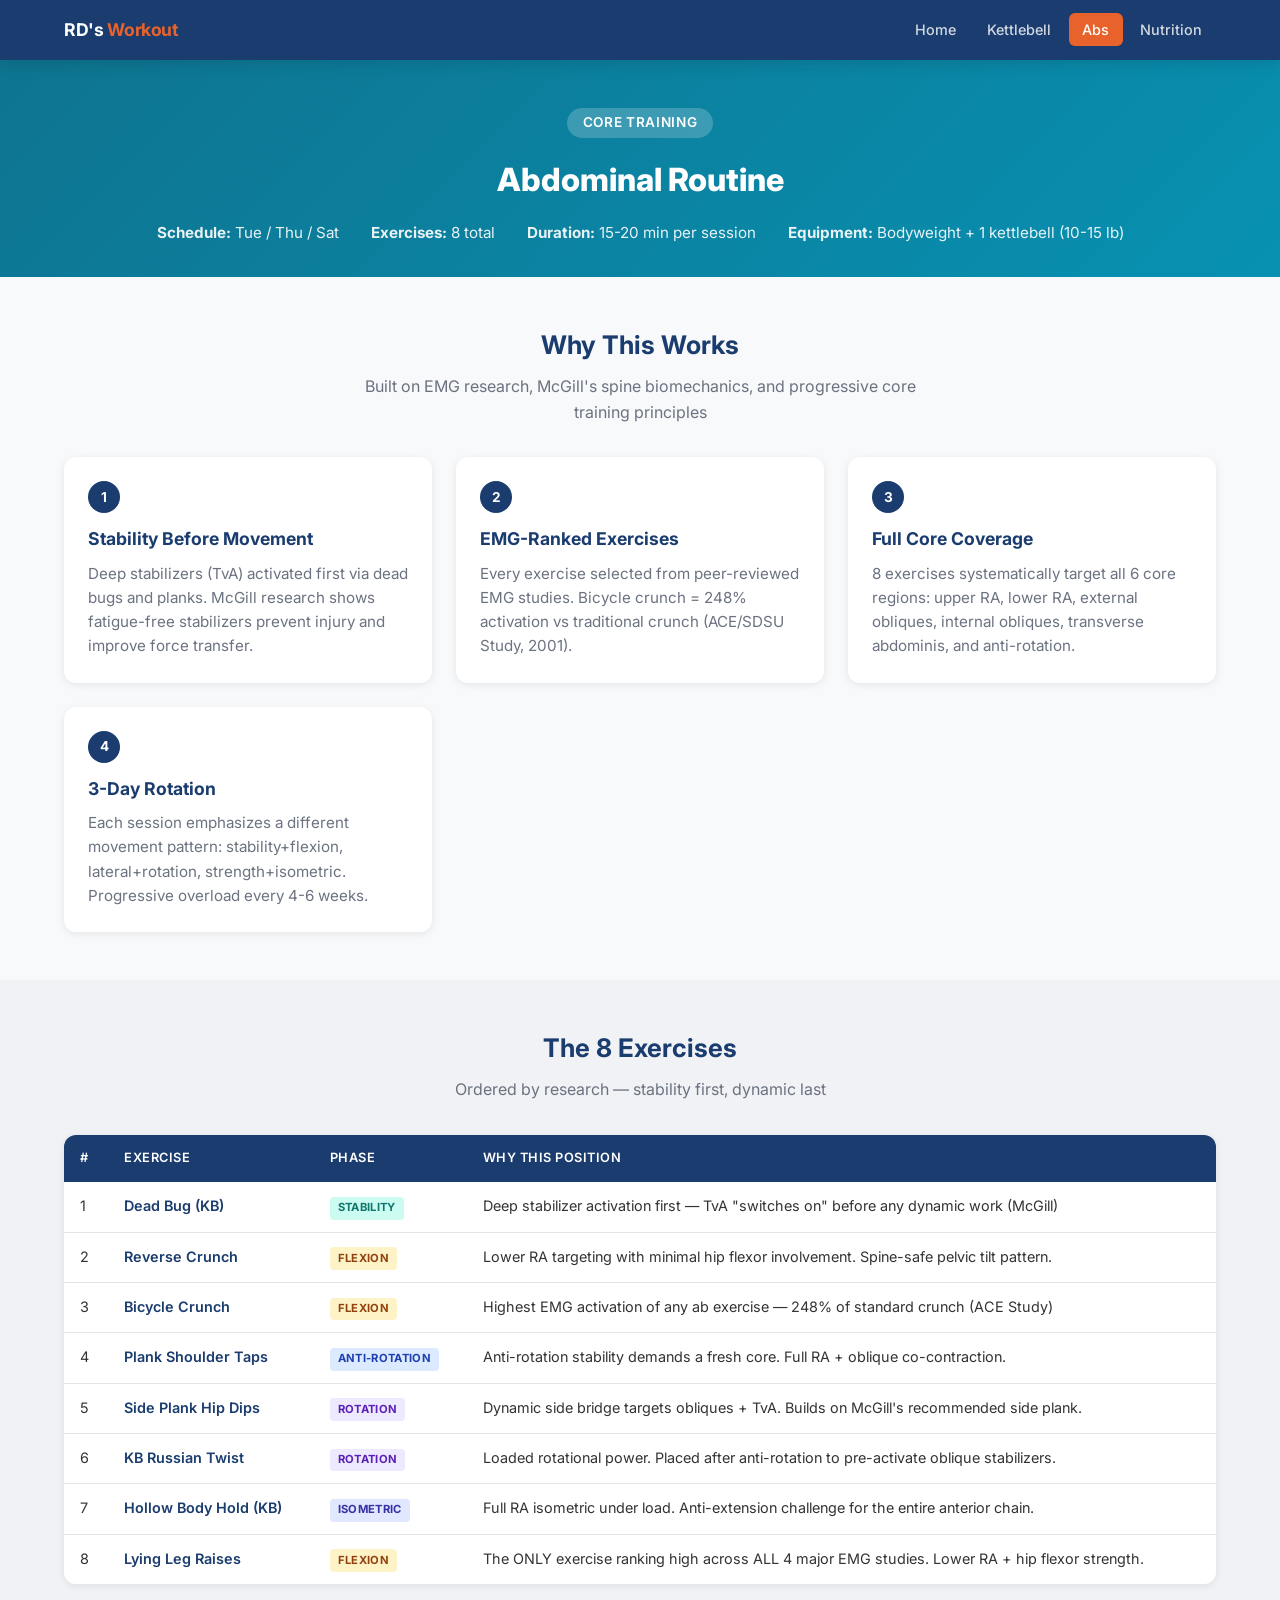
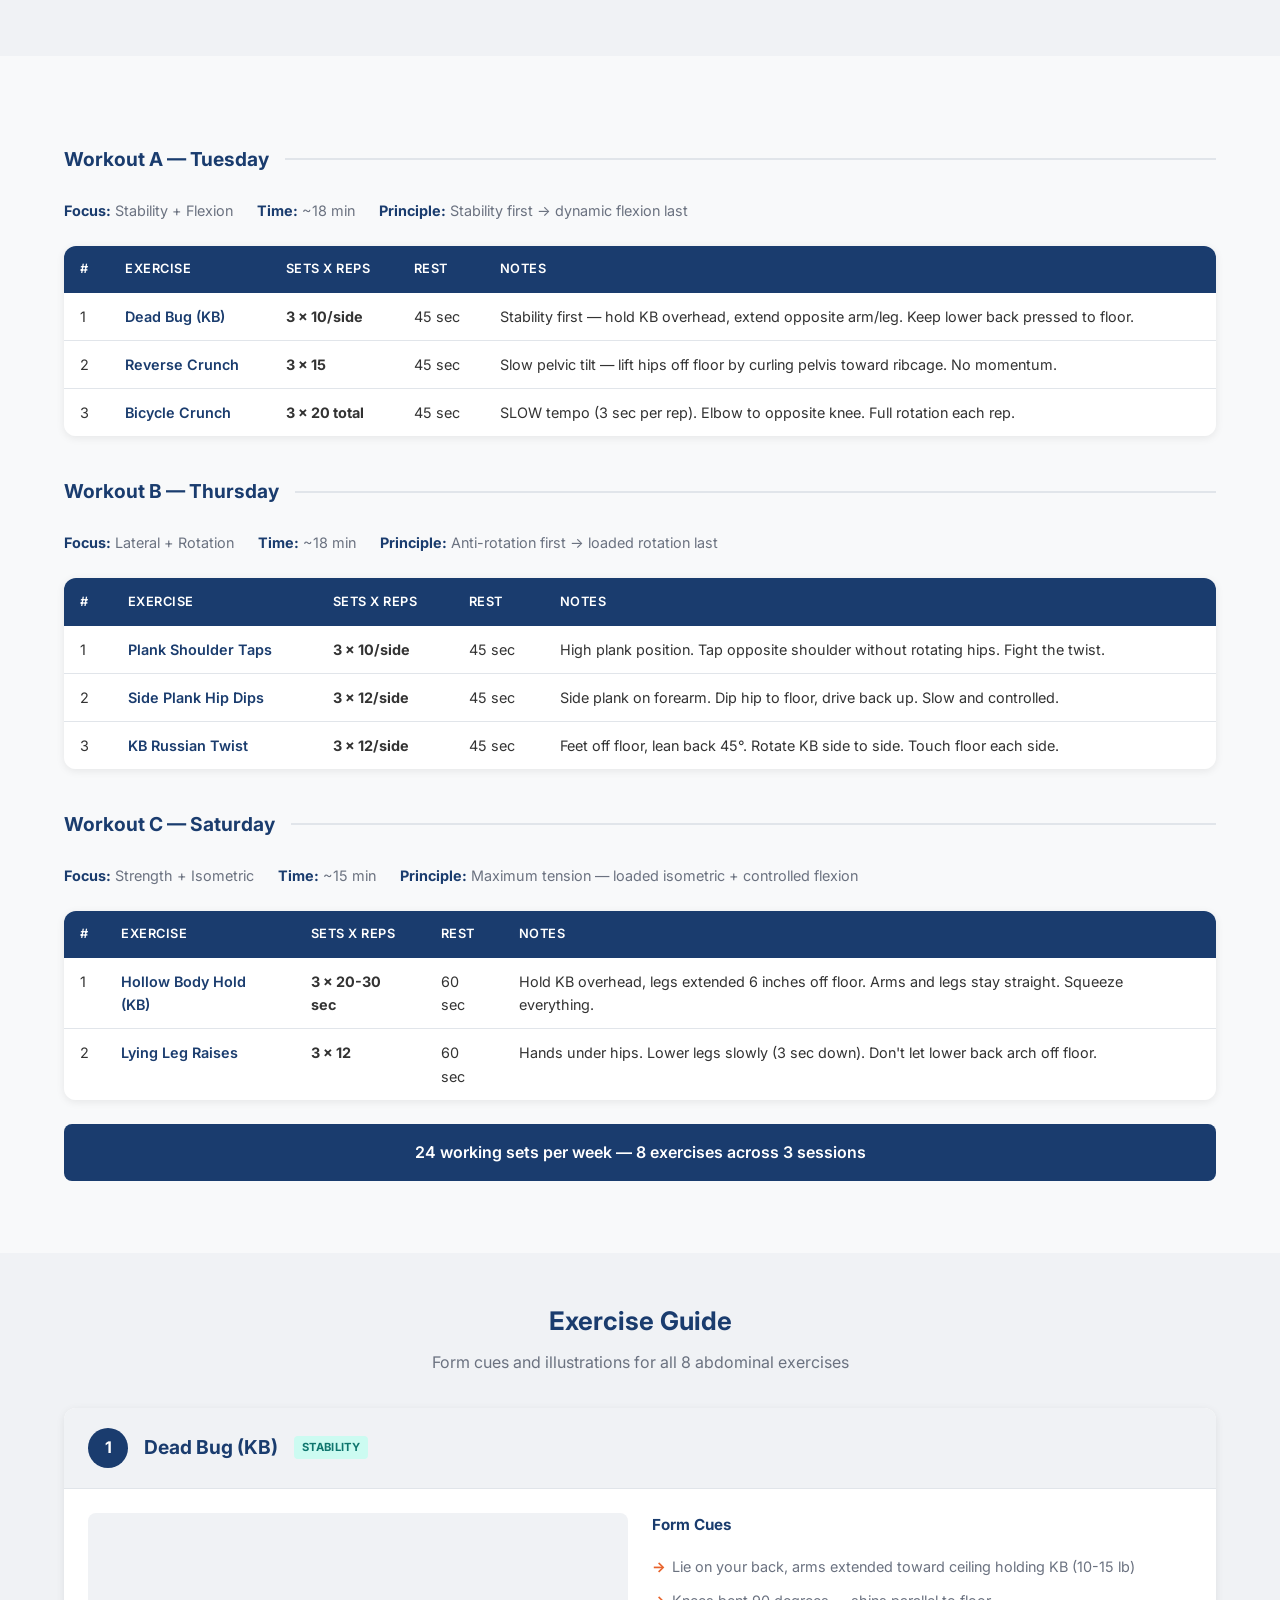
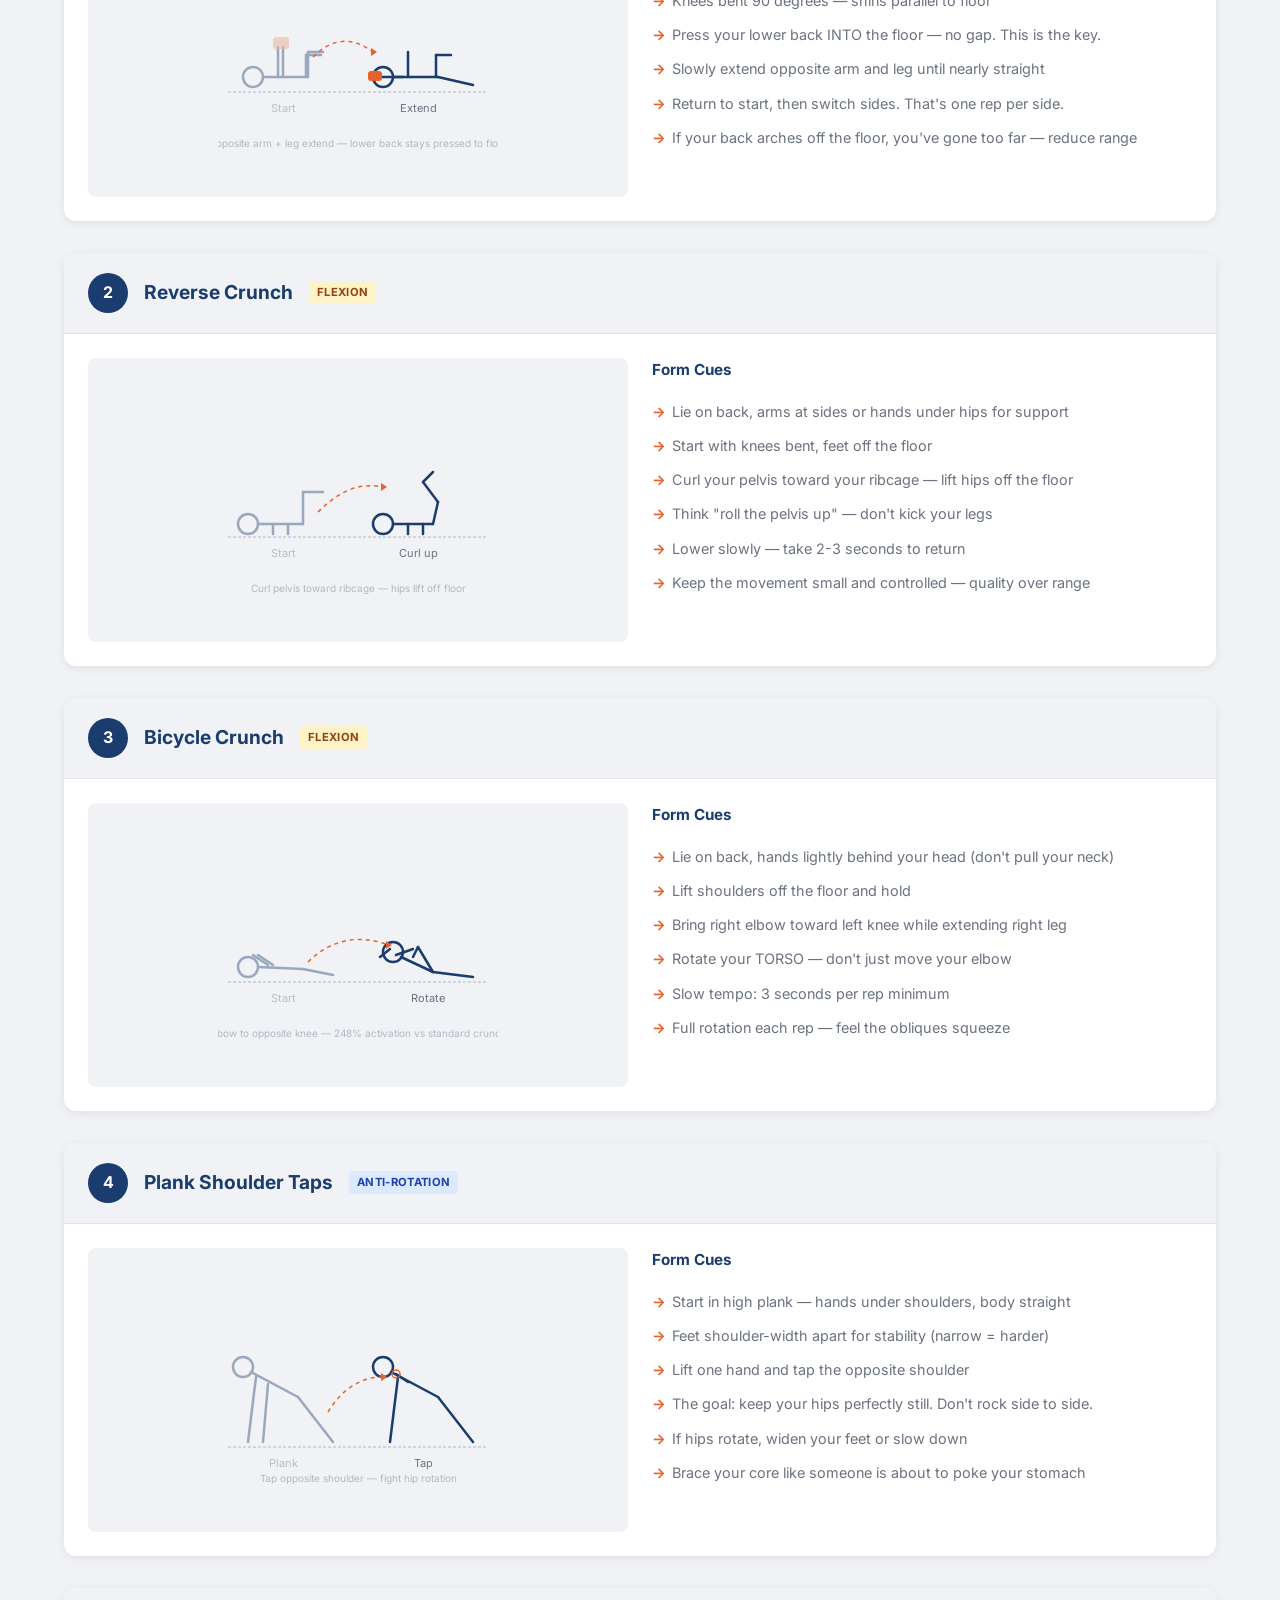
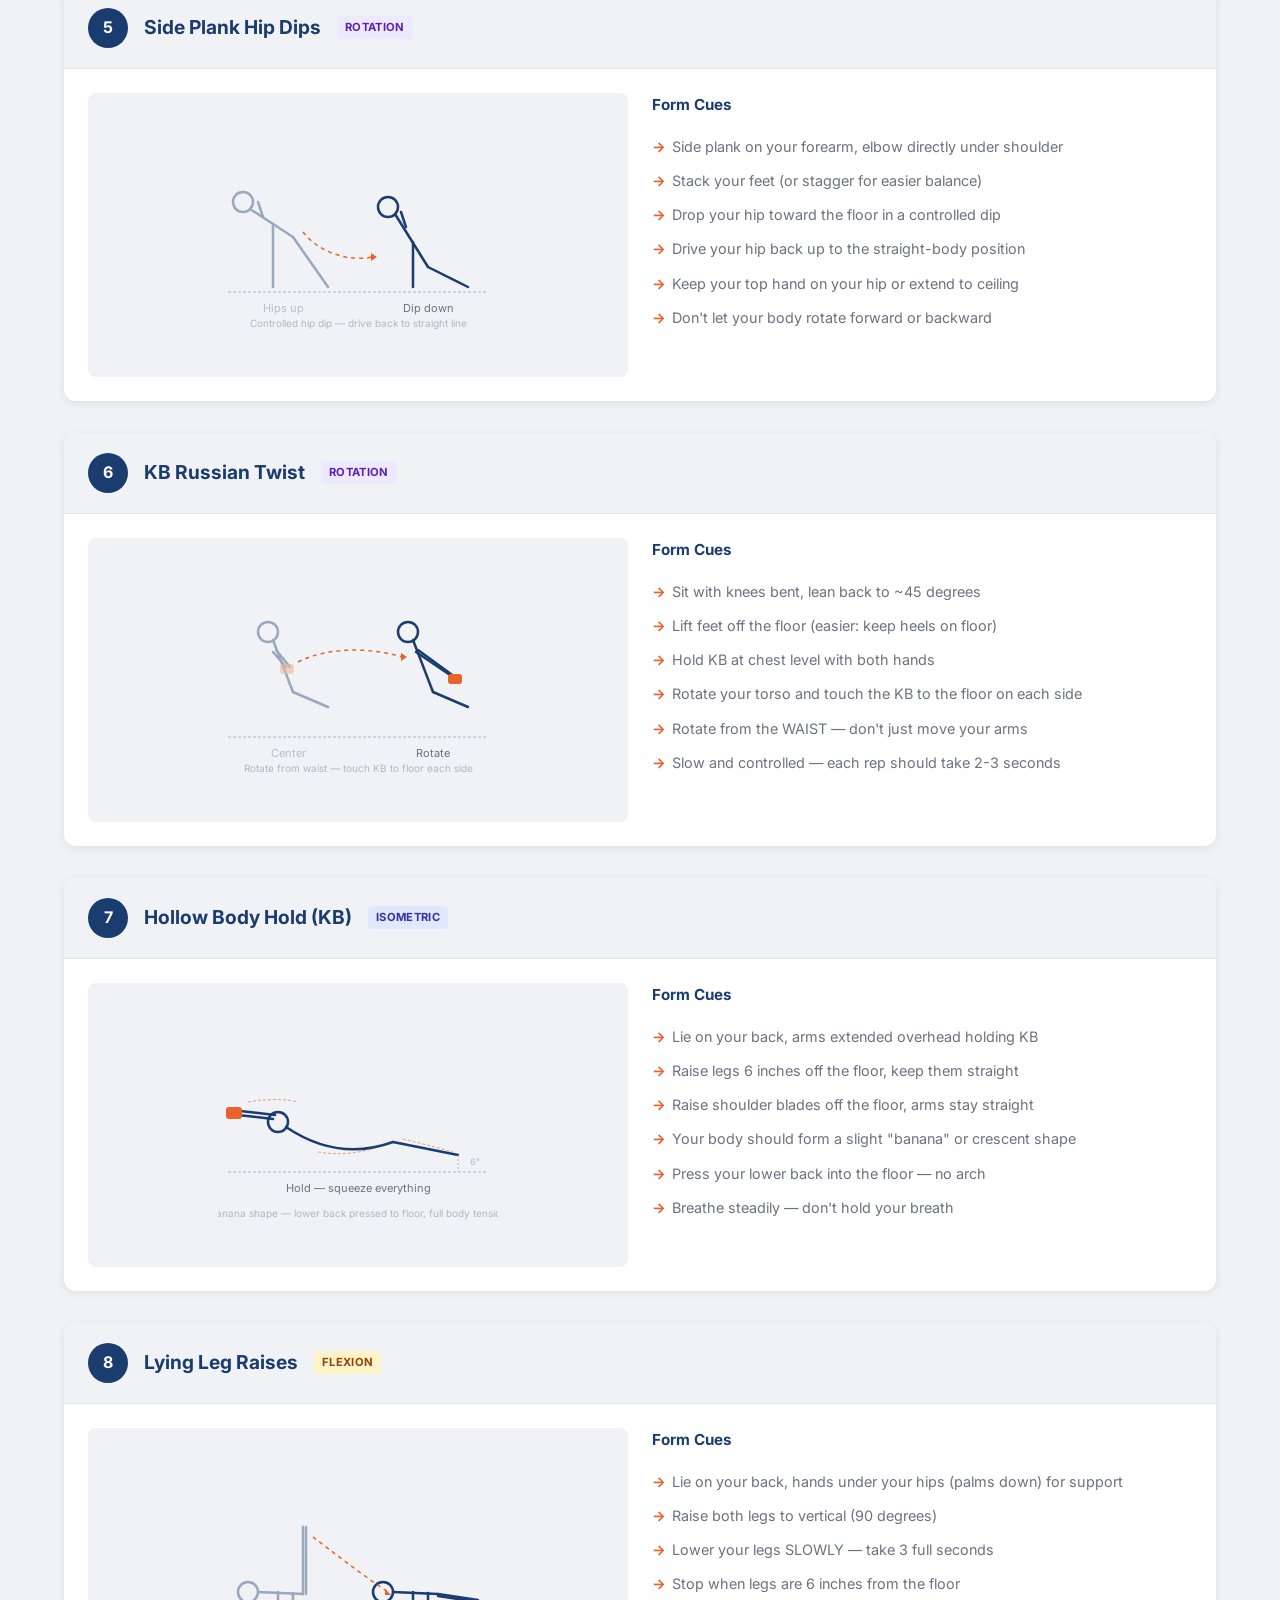
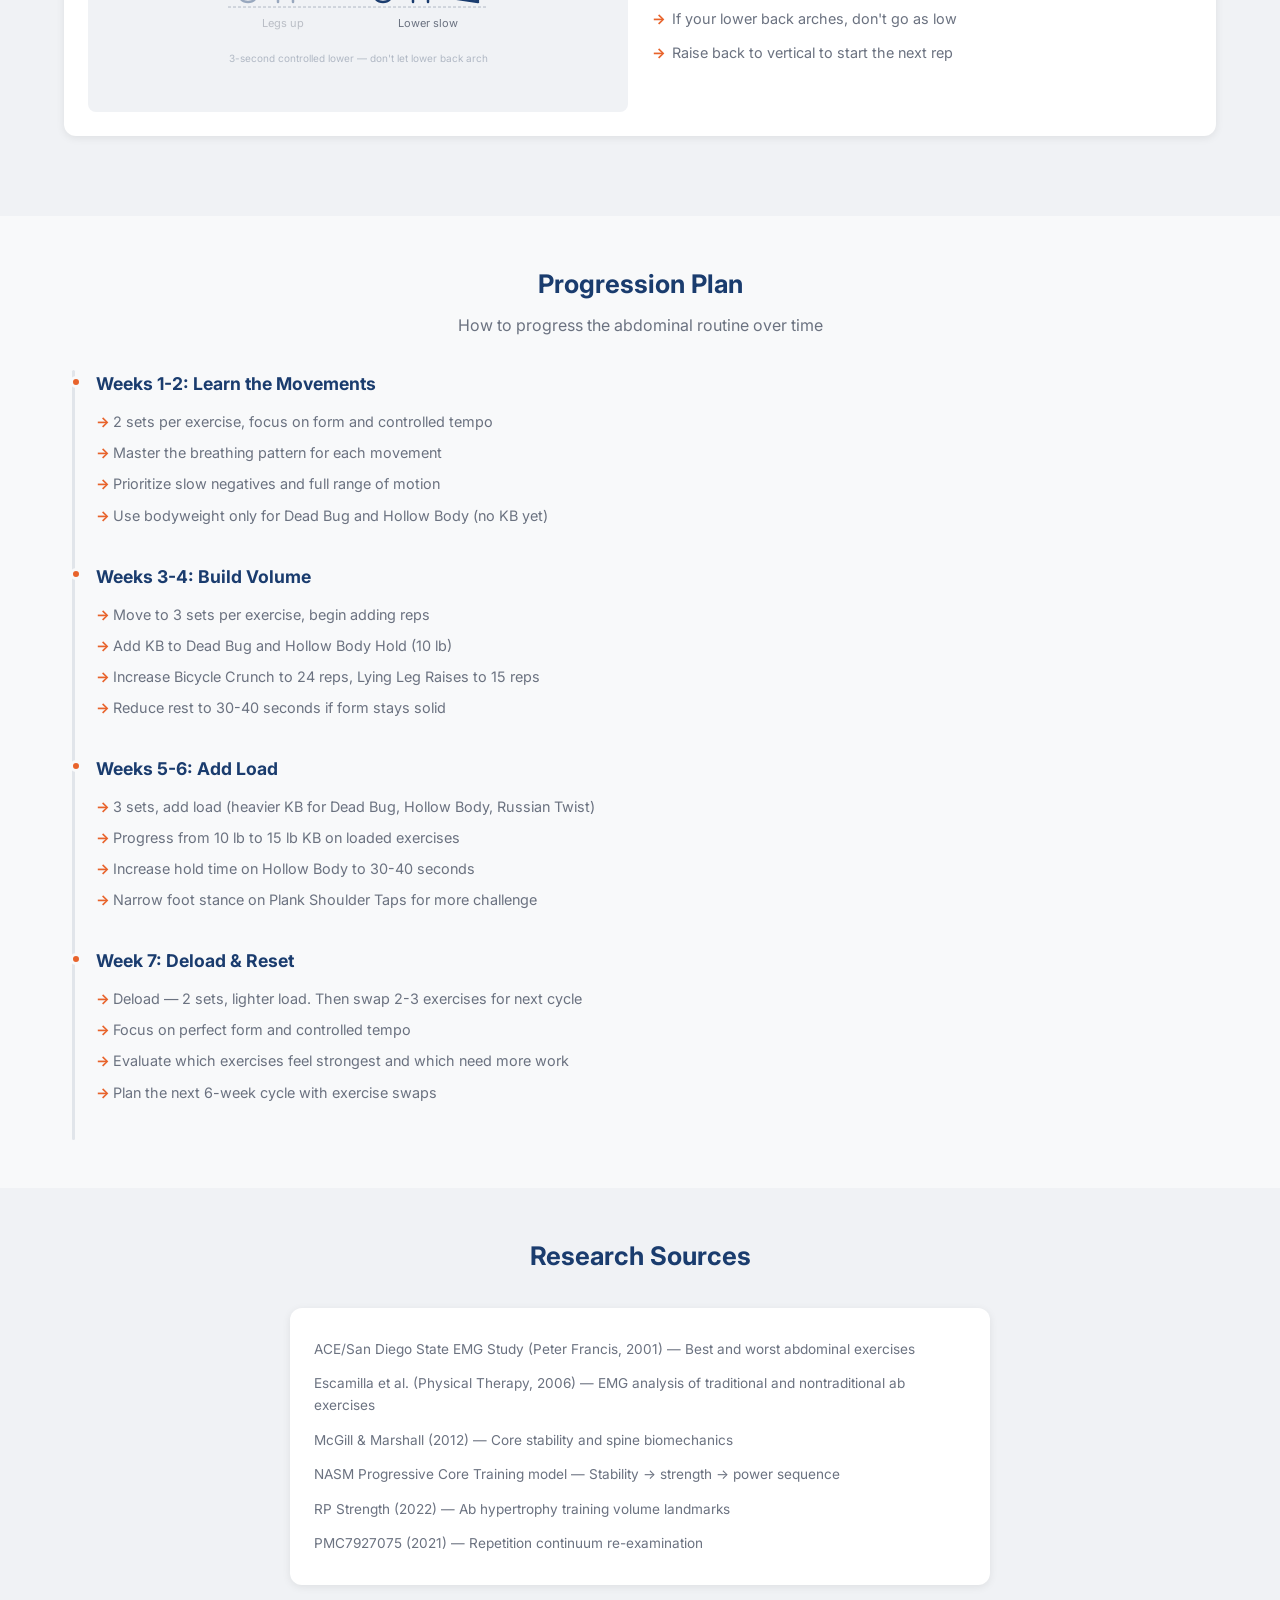
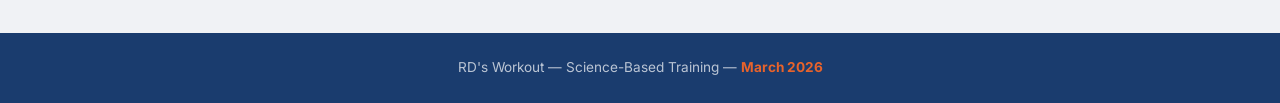
==== commit dbd357ce: "Add science-based Nutrition tab for body recomposition Comprehensive nutrition page with personalize" ====
--- a/abs.html
+++ b/abs.html
@@ -41,6 +41,7 @@
         <li><a href="index.html">Home</a></li>
         <li><a href="kettlebell.html">Kettlebell</a></li>
         <li><a href="abs.html" class="active">Abs</a></li>
+        <li><a href="nutrition.html">Nutrition</a></li>
       </ul>
       <button class="nav-toggle" aria-label="Toggle navigation" aria-expanded="false">
         <span></span><span></span><span></span>
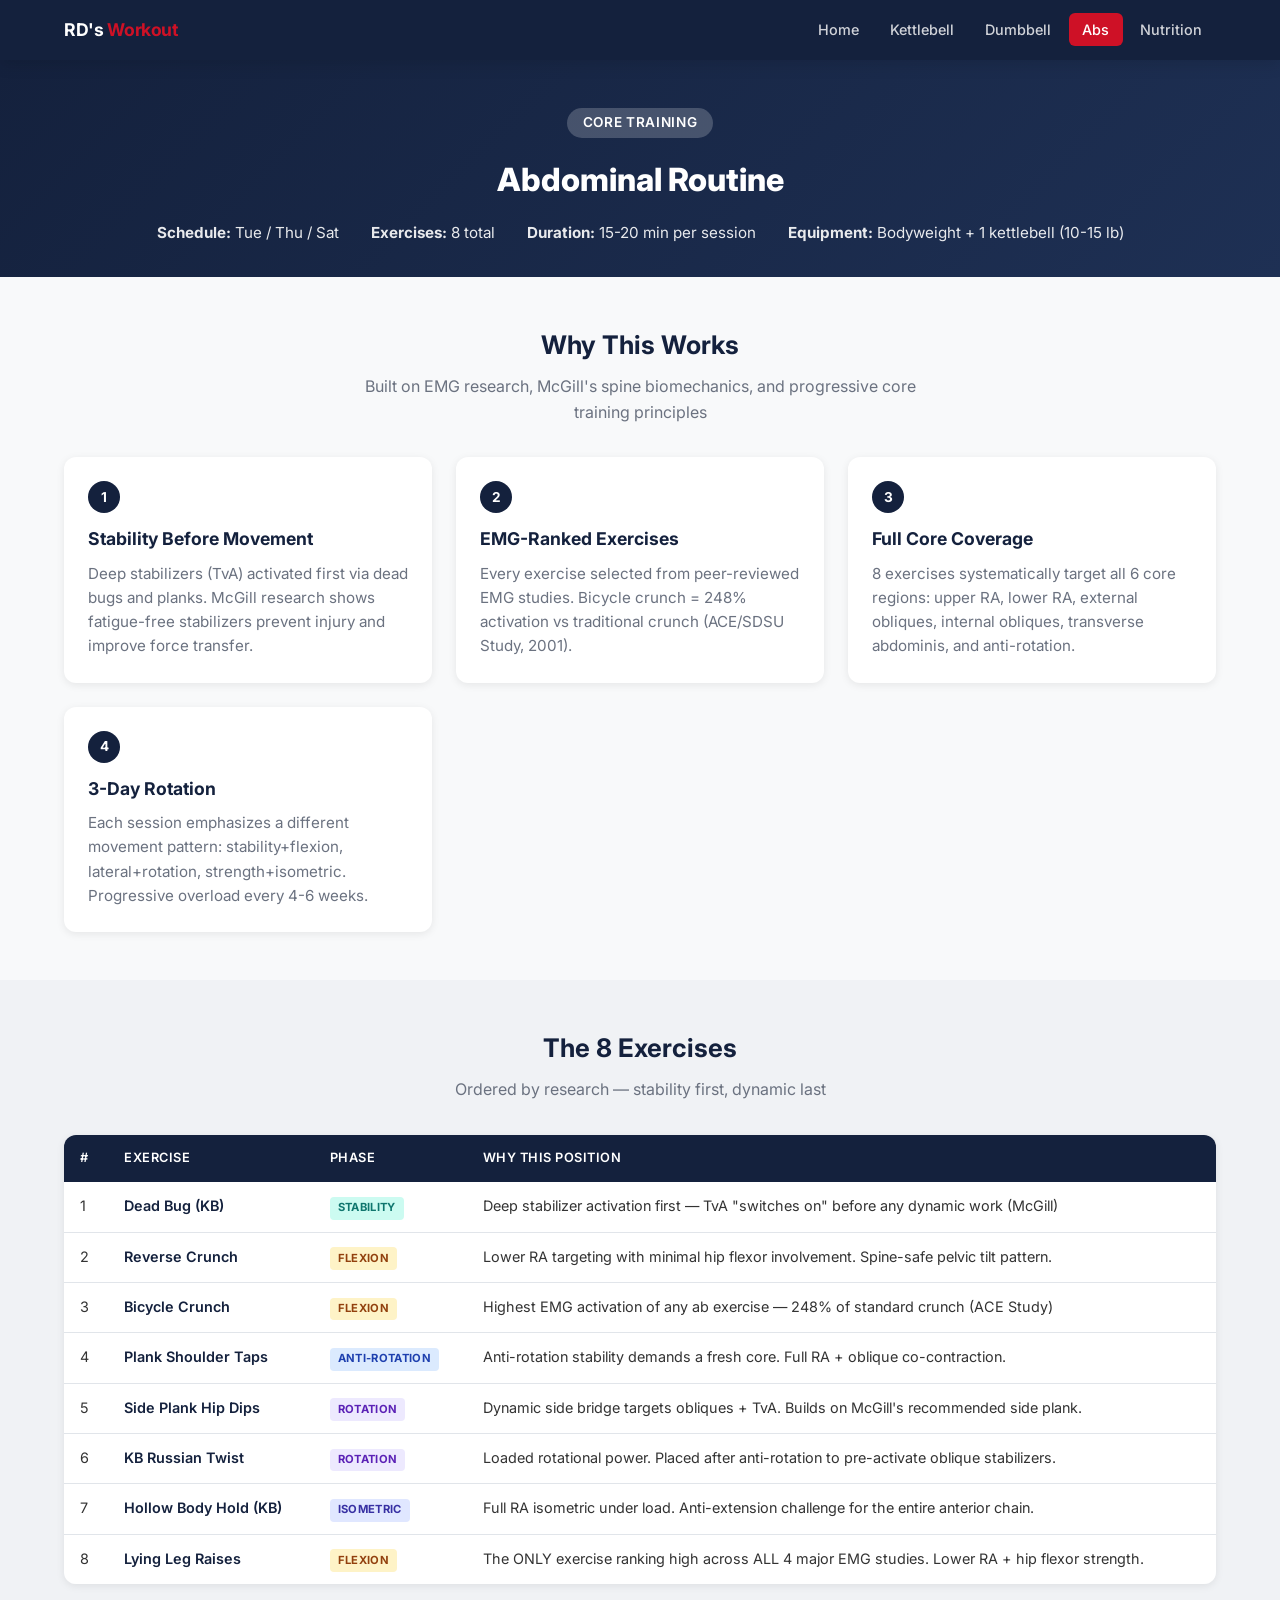
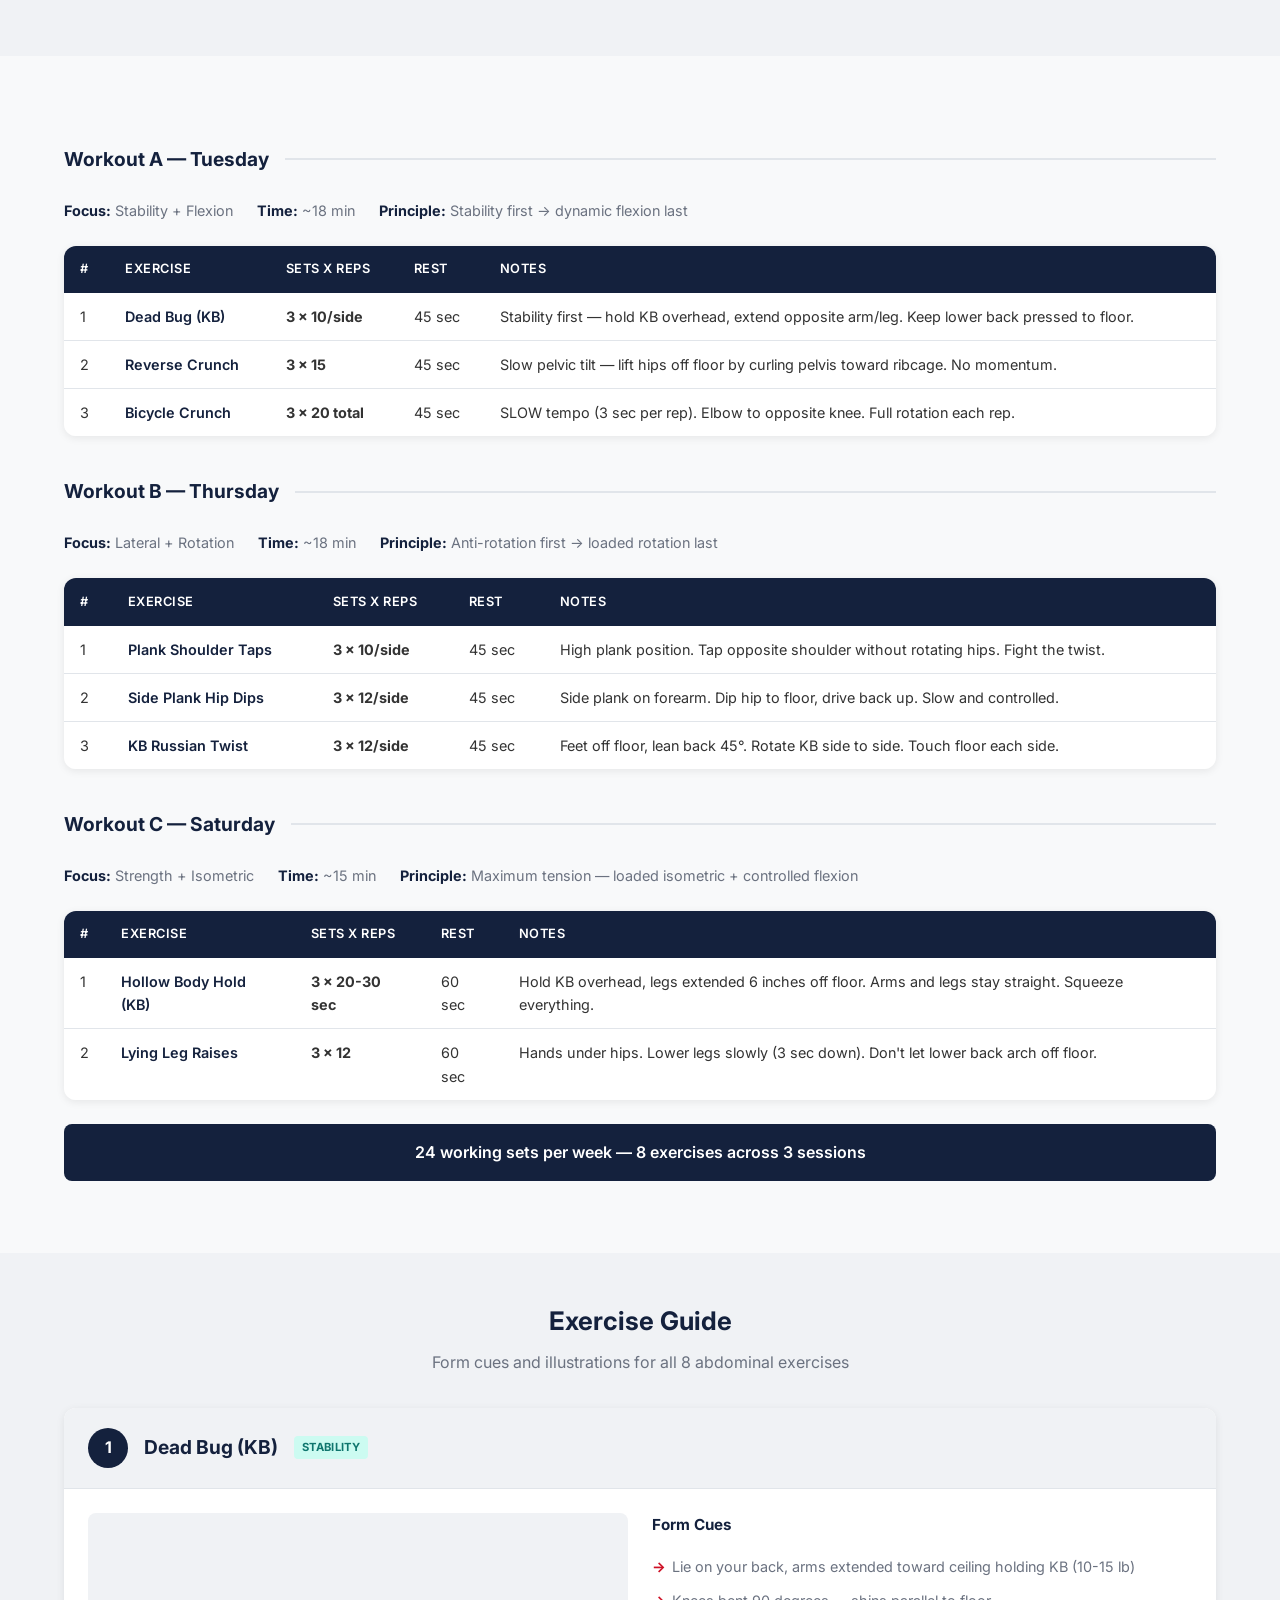
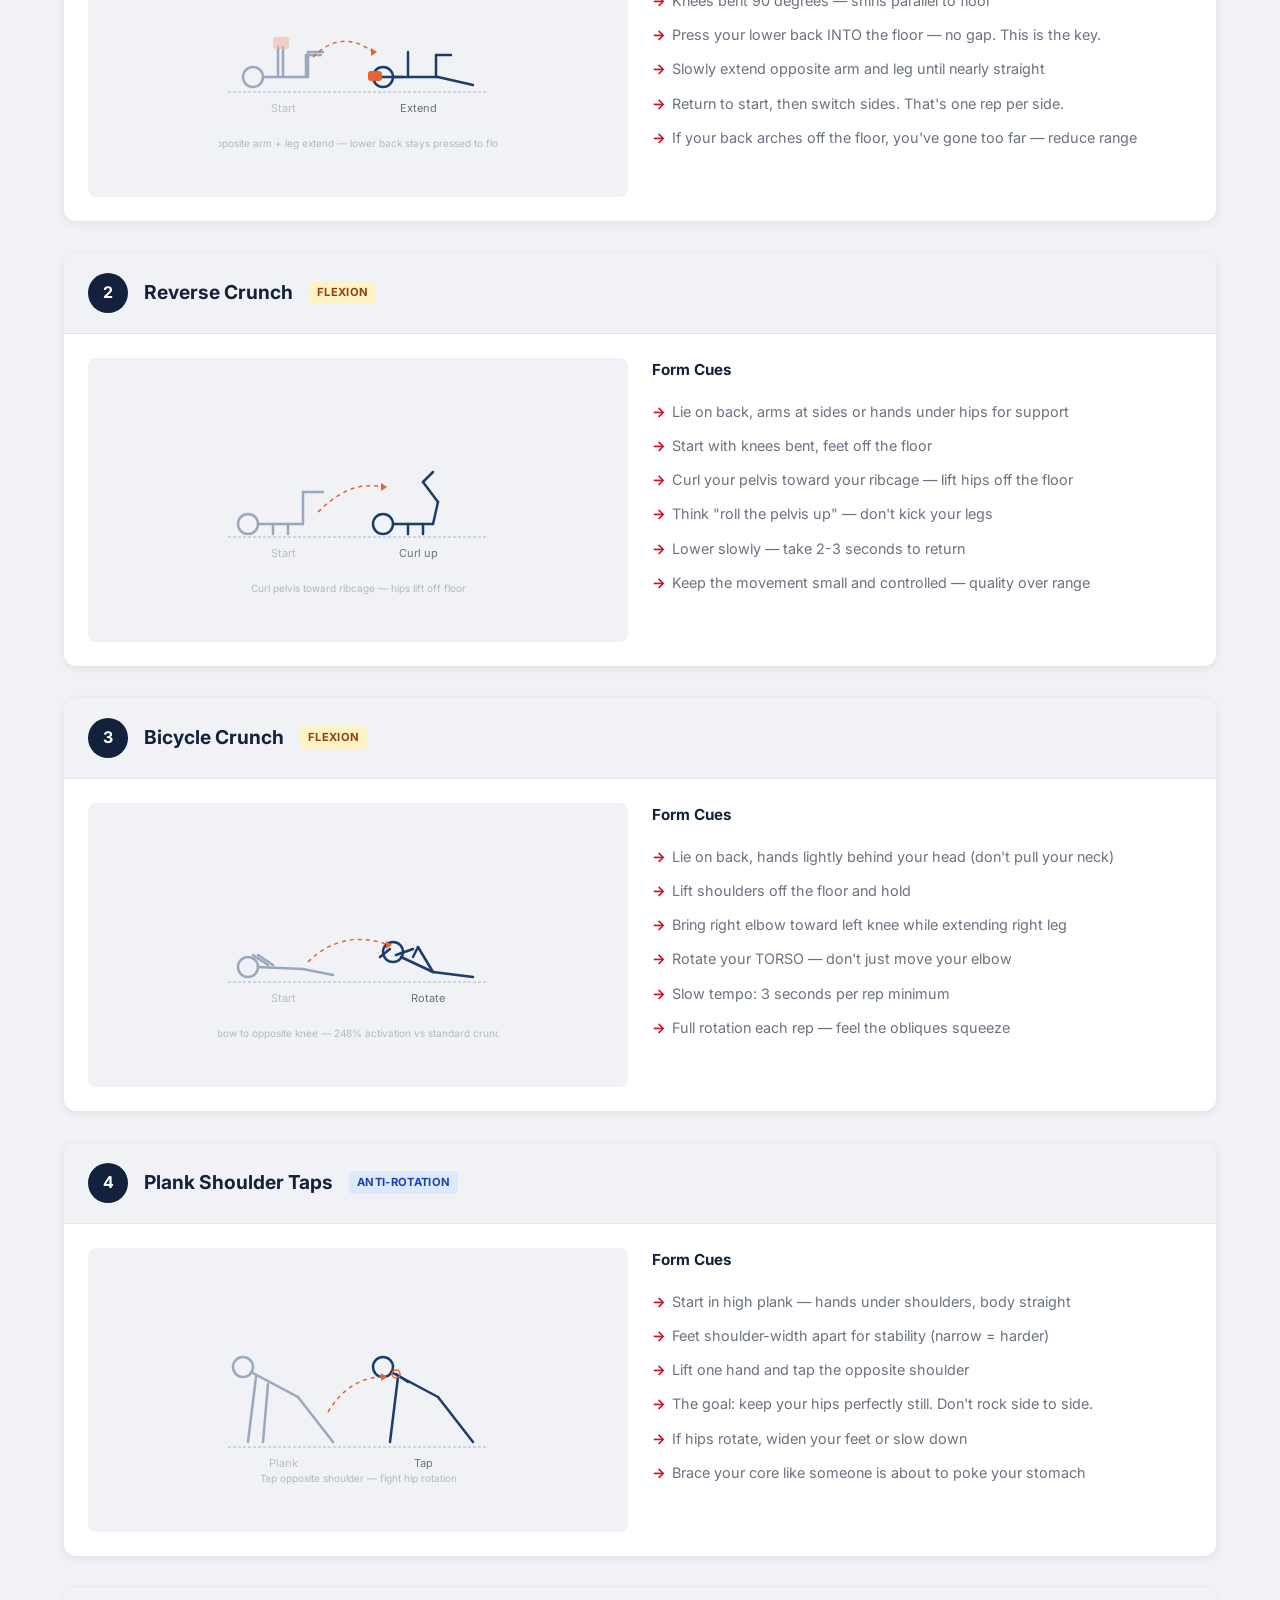
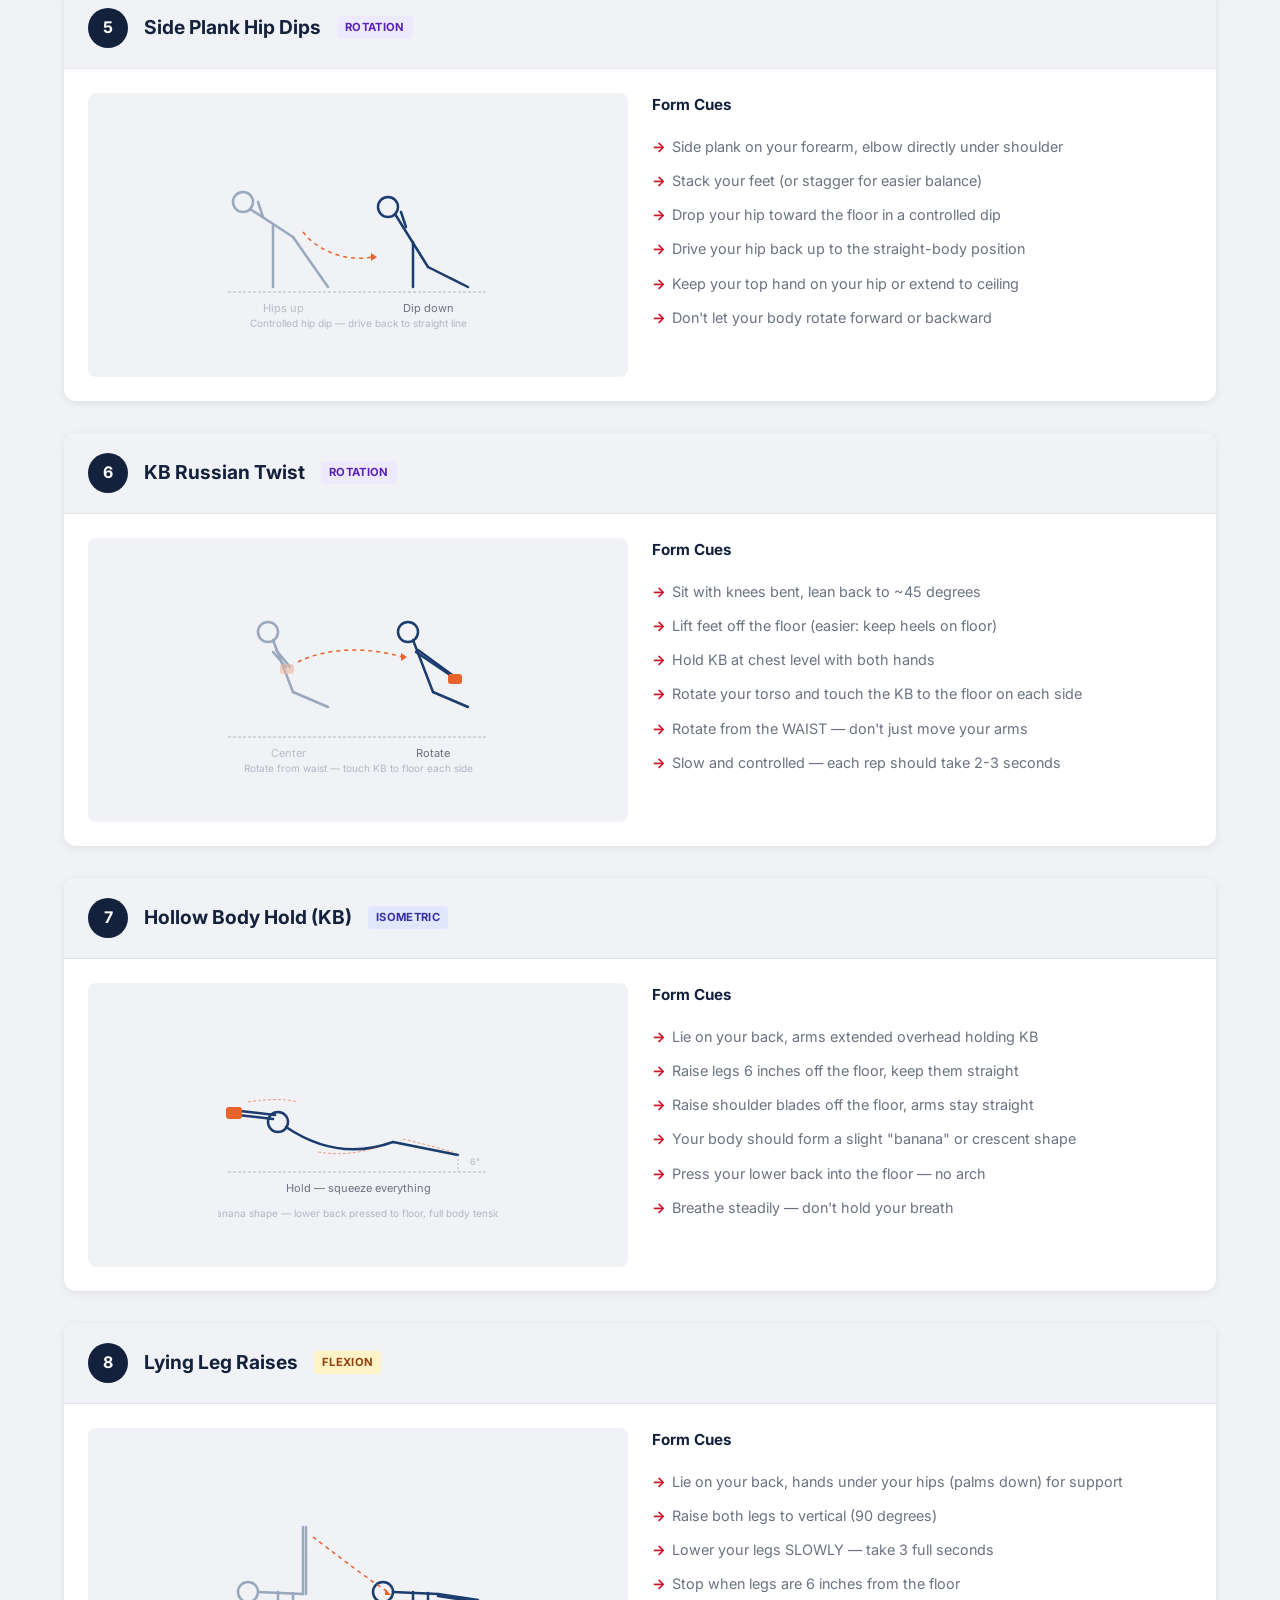
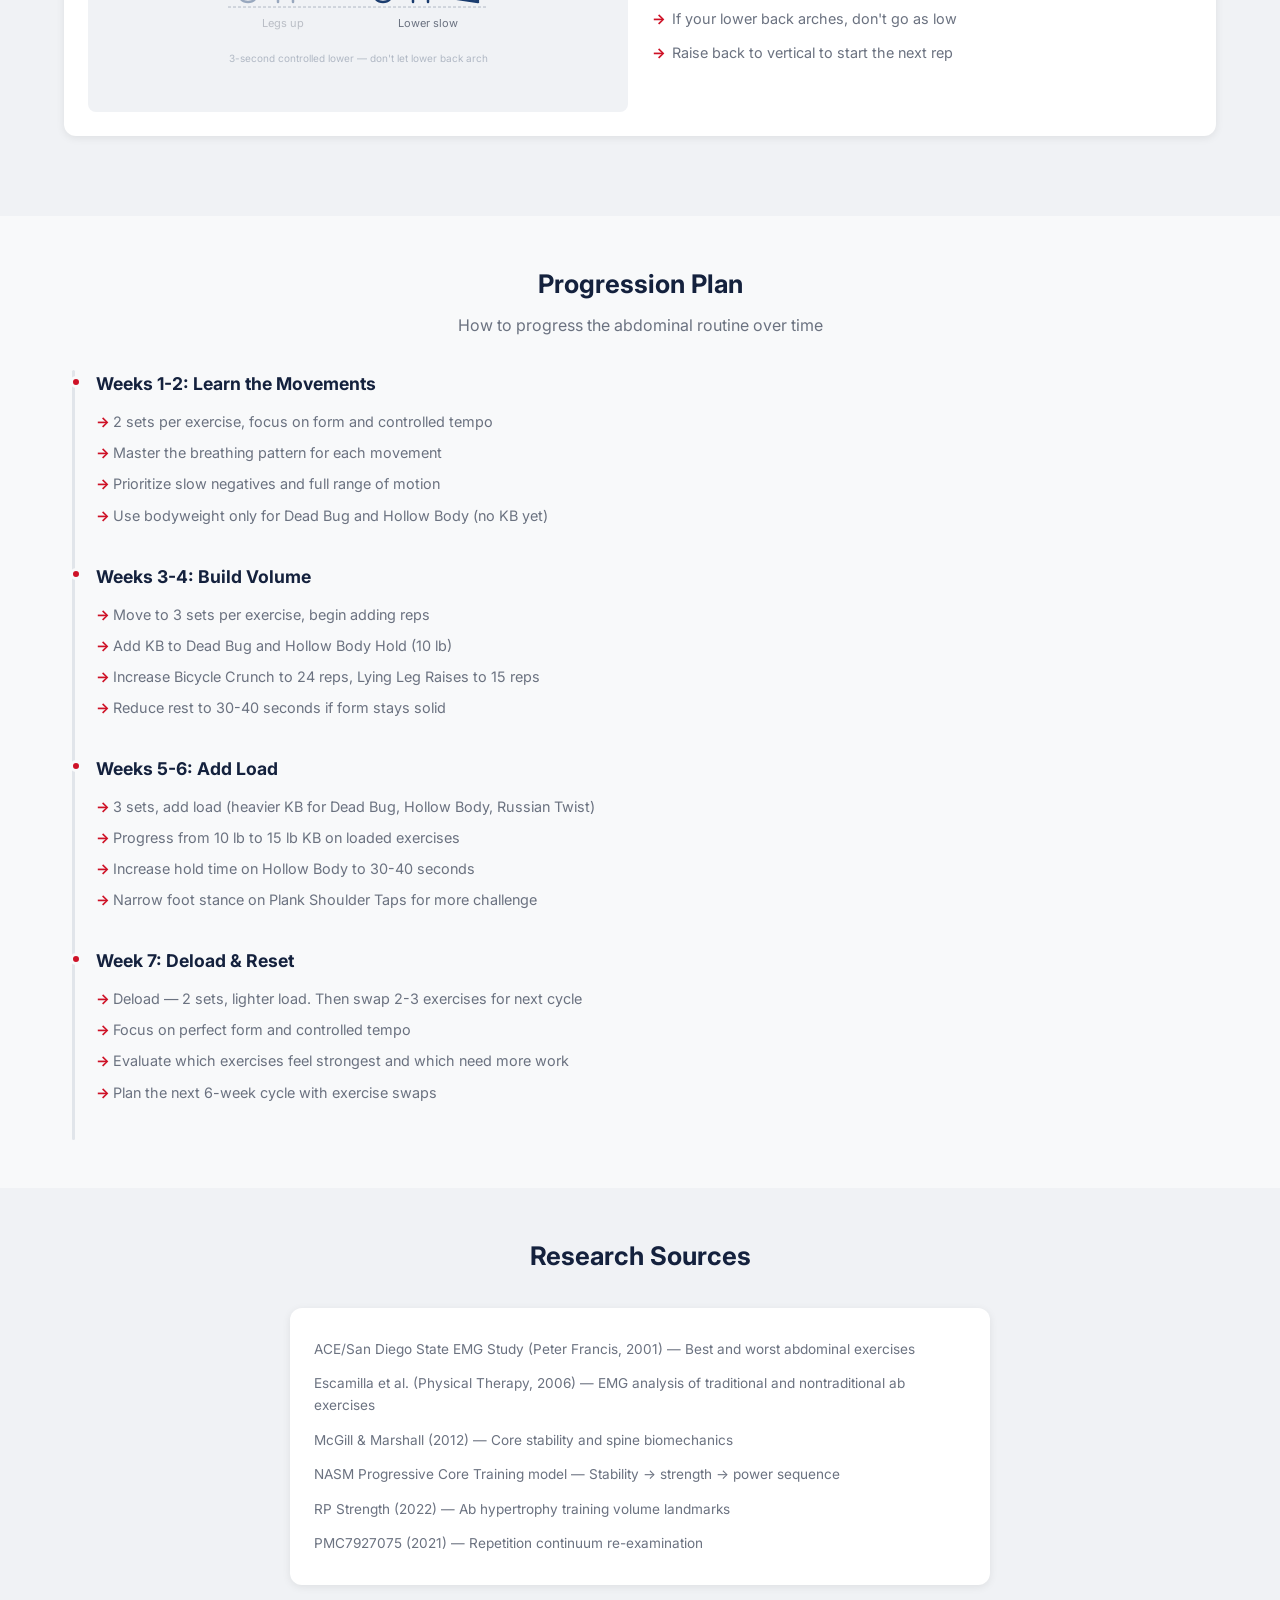
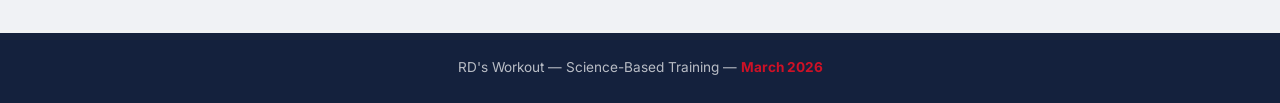
==== commit 721147eb: "Merge remote-tracking branch 'origin/main'" ====
--- a/abs.html
+++ b/abs.html
@@ -40,6 +40,7 @@
       <ul class="nav-links">
         <li><a href="index.html">Home</a></li>
         <li><a href="kettlebell.html">Kettlebell</a></li>
+        <li><a href="dumbbell.html">Dumbbell</a></li>
         <li><a href="abs.html" class="active">Abs</a></li>
         <li><a href="nutrition.html">Nutrition</a></li>
       </ul>
--- a/css/style.css
+++ b/css/style.css
@@ -3,10 +3,11 @@
    ============================================ */
 
 :root {
-  --navy: #1a3c6e;
-  --navy-light: #2a5298;
-  --orange: #e8632b;
-  --orange-hover: #d4551f;
+  --navy: #14213D;
+  --navy-light: #1e3054;
+  --accent: #CE1126;
+  --accent-hover: #a80e1f;
+  --powder-blue: #006BA6;
   --bg: #f8f9fa;
   --white: #ffffff;
   --gray-50: #f0f2f5;
@@ -33,7 +34,7 @@
 }
 
 a { color: var(--navy); text-decoration: none; transition: color var(--transition); }
-a:hover { color: var(--orange); }
+a:hover { color: var(--accent); }
 
 /* ============================================
    Navigation
@@ -66,7 +67,7 @@
   letter-spacing: -0.02em;
 }
 
-.nav-logo span { color: var(--orange); }
+.nav-logo span { color: var(--accent); }
 
 .nav-links {
   display: flex;
@@ -84,7 +85,7 @@
 }
 
 .nav-links a:hover { color: var(--white); background: rgba(255,255,255,0.1); }
-.nav-links a.active { color: var(--white); background: var(--orange); }
+.nav-links a.active { color: var(--white); background: var(--accent); }
 
 .nav-toggle {
   display: none;
@@ -188,7 +189,7 @@
   font-size: 0.95rem;
 }
 
-.hero-meta-item strong { color: var(--orange); }
+.hero-meta-item strong { color: var(--accent); }
 
 /* ============================================
    Day Header (workout pages)
@@ -199,9 +200,12 @@
   text-align: center;
 }
 
-.day-hero.monday { background: linear-gradient(135deg, #1a3c6e 0%, #2a5298 100%); color: white; }
-.day-hero.wednesday { background: linear-gradient(135deg, #b45309 0%, #e8632b 100%); color: white; }
-.day-hero.friday { background: linear-gradient(135deg, #065f46 0%, #059669 100%); color: white; }
+.day-hero.monday { background: linear-gradient(135deg, #14213D 0%, #1e3054 100%); color: white; }
+.day-hero.wednesday { background: linear-gradient(135deg, #9e0b1c 0%, #CE1126 100%); color: white; }
+.day-hero.friday { background: linear-gradient(135deg, #14213D 0%, #1e3054 100%); color: white; }
+.day-hero.strength { background: linear-gradient(135deg, #14213D 0%, #1e3054 100%); color: white; }
+.day-hero.hypertrophy { background: linear-gradient(135deg, #9e0b1c 0%, #CE1126 100%); color: white; }
+.day-hero.metabolic { background: linear-gradient(135deg, #004d73 0%, #006BA6 100%); color: white; }
 
 .day-hero h1 { font-size: 2rem; font-weight: 800; margin-bottom: 0.5rem; }
 .day-hero .day-tag {
@@ -301,14 +305,17 @@
 }
 
 .day-card.monday-card { border-top-color: var(--navy); }
-.day-card.wednesday-card { border-top-color: var(--orange); }
-.day-card.friday-card { border-top-color: #059669; }
+.day-card.wednesday-card { border-top-color: var(--accent); }
+.day-card.friday-card { border-top-color: #006BA6; }
+.day-card.strength-card { border-top-color: var(--navy); }
+.day-card.hypertrophy-card { border-top-color: var(--accent); }
+.day-card.metabolic-card { border-top-color: var(--powder-blue); }
 
 .day-card h3 { font-size: 1.2rem; margin-bottom: 0.25rem; }
 .day-card .day-label { color: var(--gray-600); font-size: 0.85rem; text-transform: uppercase; letter-spacing: 0.05em; font-weight: 600; margin-bottom: 0.75rem; }
 .day-card ul { list-style: none; text-align: left; margin: 1rem 0; }
 .day-card ul li { padding: 0.3rem 0; font-size: 0.9rem; color: var(--gray-600); }
-.day-card ul li::before { content: "→ "; color: var(--orange); font-weight: 700; }
+.day-card ul li::before { content: "→ "; color: var(--accent); font-weight: 700; }
 
 .btn {
   display: inline-block;
@@ -321,8 +328,8 @@
   border: none;
 }
 
-.btn-primary { background: var(--orange); color: var(--white); }
-.btn-primary:hover { background: var(--orange-hover); color: var(--white); }
+.btn-primary { background: var(--accent); color: var(--white); }
+.btn-primary:hover { background: var(--accent-hover); color: var(--white); }
 .btn-outline { border: 2px solid var(--navy); color: var(--navy); background: transparent; }
 .btn-outline:hover { background: var(--navy); color: var(--white); }
 
@@ -388,12 +395,14 @@
 .phase-rotation { background: #ede9fe; color: #5b21b6; }
 .phase-isometric { background: #e0e7ff; color: #3730a3; }
 .phase-anti-rotation { background: #dbeafe; color: #1e40af; }
+.phase-compound-lower { background: #fef3c7; color: #92400e; }
+.phase-finisher { background: #fecaca; color: #991b1b; }
 
 .demo-link {
   display: inline-block;
   margin-top: 0.25rem;
   font-size: 0.8rem;
-  color: var(--orange);
+  color: var(--accent);
   font-weight: 600;
 }
 
@@ -494,7 +503,7 @@
   content: "→";
   position: absolute;
   left: 0;
-  color: var(--orange);
+  color: var(--accent);
   font-weight: 700;
 }
 
@@ -545,7 +554,7 @@
   font-size: 0.9rem;
   color: var(--gray-600);
 }
-.cooldown li::before { content: "• "; color: var(--orange); font-weight: 700; }
+.cooldown li::before { content: "• "; color: var(--accent); font-weight: 700; }
 
 /* ============================================
    Day Navigation
@@ -600,7 +609,7 @@
   width: 12px;
   height: 12px;
   border-radius: 50%;
-  background: var(--orange);
+  background: var(--accent);
   border: 3px solid var(--bg);
 }
 
@@ -616,7 +625,7 @@
   font-size: 0.9rem;
   color: var(--gray-600);
 }
-.timeline-item li::before { content: "→ "; color: var(--orange); font-weight: 700; }
+.timeline-item li::before { content: "→ "; color: var(--accent); font-weight: 700; }
 
 /* ============================================
    Quick Reference
@@ -682,13 +691,13 @@
   font-size: 0.85rem;
 }
 
-footer strong { color: var(--orange); }
+footer strong { color: var(--accent); }
 
 /* ============================================
    Abs Program
    ============================================ */
 
-.day-hero.abs { background: linear-gradient(135deg, #0e7490 0%, #0891b2 100%); color: white; }
+.day-hero.abs { background: linear-gradient(135deg, #14213D 0%, #1e3054 100%); color: white; }
 
 .abs-card { border-top-color: #0891b2; }
 
@@ -731,7 +740,7 @@
 .program-card p { color: var(--gray-600); font-size: 0.95rem; margin-bottom: 1rem; }
 .program-card ul { list-style: none; margin-bottom: 1.5rem; }
 .program-card ul li { padding: 0.3rem 0; font-size: 0.9rem; color: var(--gray-600); }
-.program-card ul li::before { content: "→ "; color: var(--orange); font-weight: 700; }
+.program-card ul li::before { content: "→ "; color: var(--accent); font-weight: 700; }
 
 .week-grid {
   display: grid;
@@ -756,7 +765,8 @@
   margin-bottom: 0.25rem;
 }
 
-.week-day.kb { background: rgba(26,60,110,0.1); color: var(--navy); }
+.week-day.kb { background: rgba(20,33,61,0.1); color: var(--navy); }
+.week-day.db { background: rgba(206,17,38,0.1); color: #9e0b1c; }
 .week-day.abs-day { background: rgba(8,145,178,0.1); color: #0e7490; }
 .week-day.rest { background: var(--gray-50); color: var(--gray-300); }
 
@@ -839,3 +849,49 @@
   .section { padding: 2rem 0; }
   .container { padding: 0 1rem; }
 }
+
+/* ============================================
+   Dumbbell Program
+   ============================================ */
+
+.program-card.db-card { border-top-color: var(--accent); }
+
+.superset-label {
+  display: inline-block;
+  padding: 0.15rem 0.5rem;
+  border-radius: 4px;
+  font-size: 0.7rem;
+  font-weight: 700;
+  text-transform: uppercase;
+  letter-spacing: 0.03em;
+  background: var(--accent);
+  color: var(--white);
+  margin-right: 0.5rem;
+}
+
+.circuit-header {
+  background: var(--navy);
+  color: var(--white);
+  padding: 0.6rem 1rem;
+  font-weight: 700;
+  font-size: 0.85rem;
+  text-transform: uppercase;
+  letter-spacing: 0.03em;
+}
+
+.circuit-header.circuit-b { background: #1e3054; }
+.circuit-header.finisher { background: #9e0b1c; }
+
+tbody tr.superset-a { background: rgba(206,17,38,0.03); }
+tbody tr.superset-b { background: rgba(206,17,38,0.06); border-bottom: 2px solid var(--gray-100) !important; }
+
+.tempo-badge {
+  display: inline-block;
+  padding: 0.1rem 0.4rem;
+  border-radius: 3px;
+  font-size: 0.7rem;
+  font-weight: 600;
+  background: var(--gray-50);
+  color: var(--gray-600);
+  font-family: monospace;
+}
